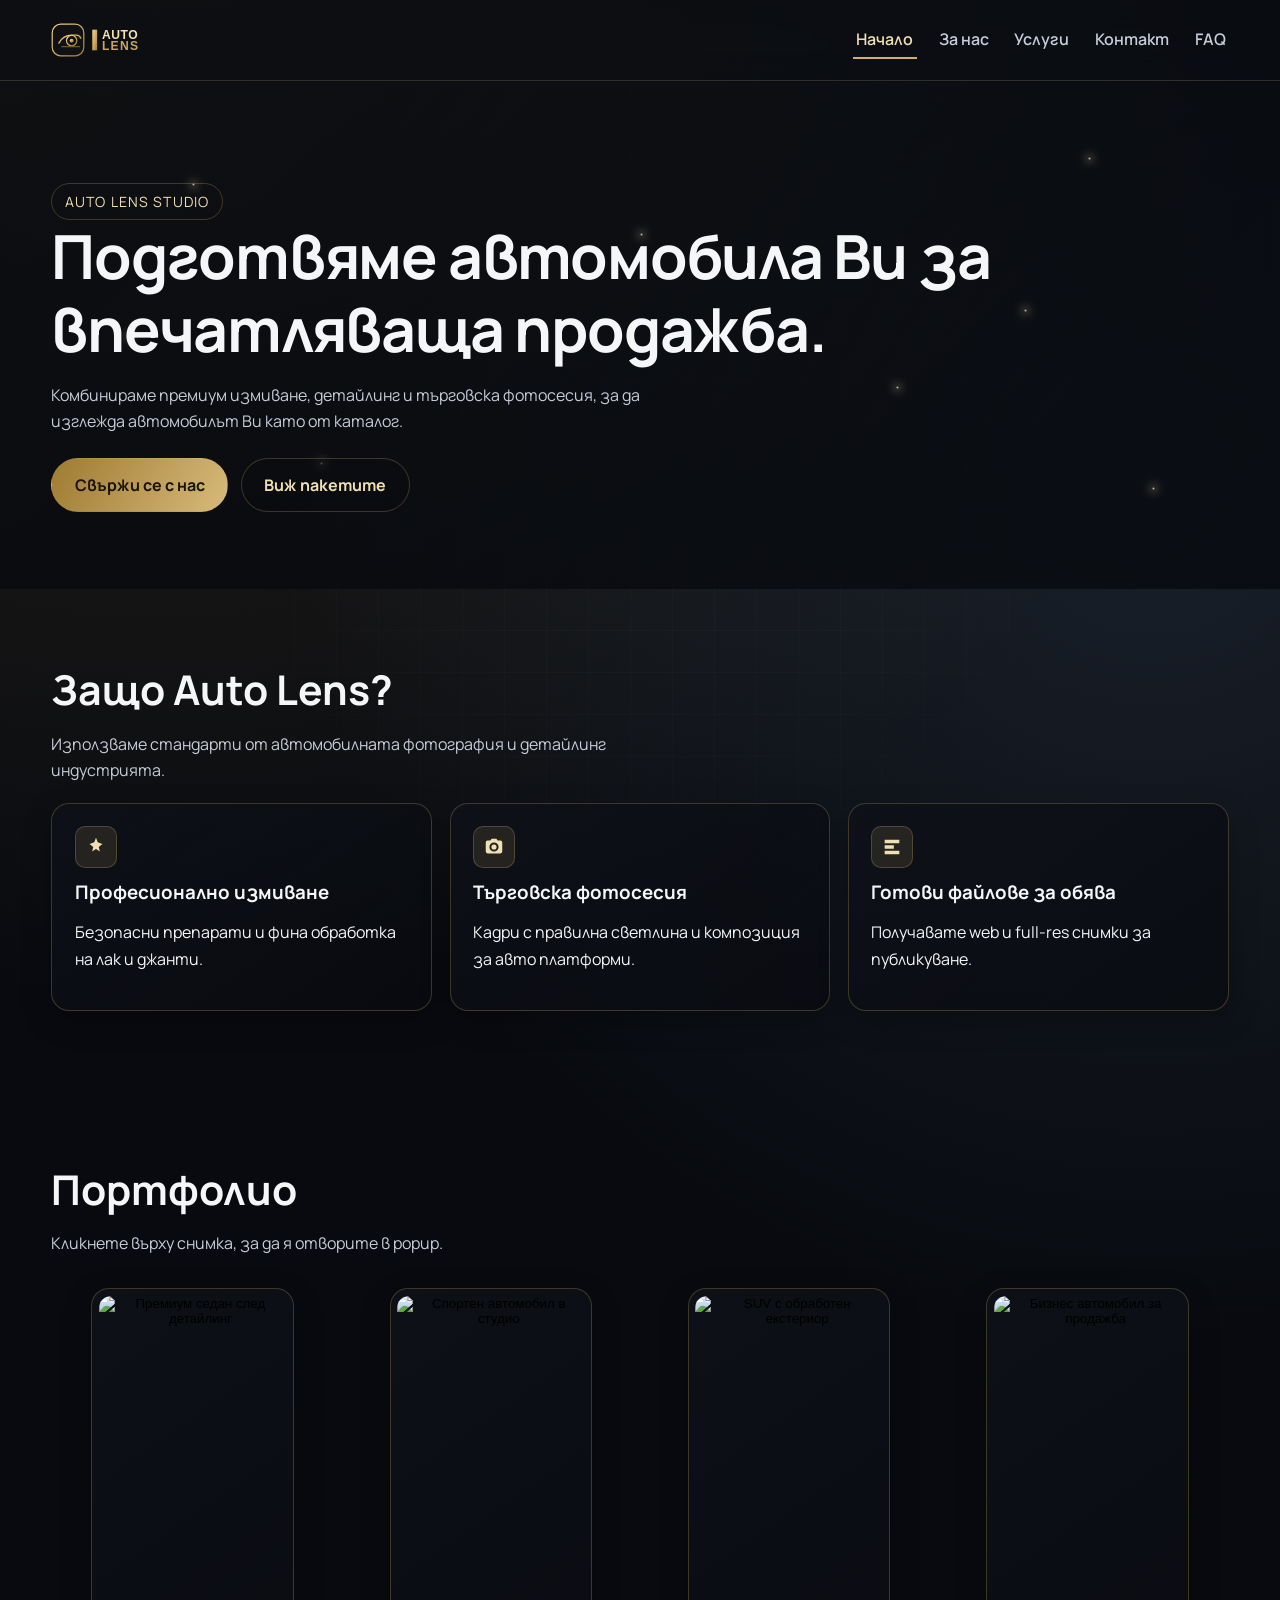
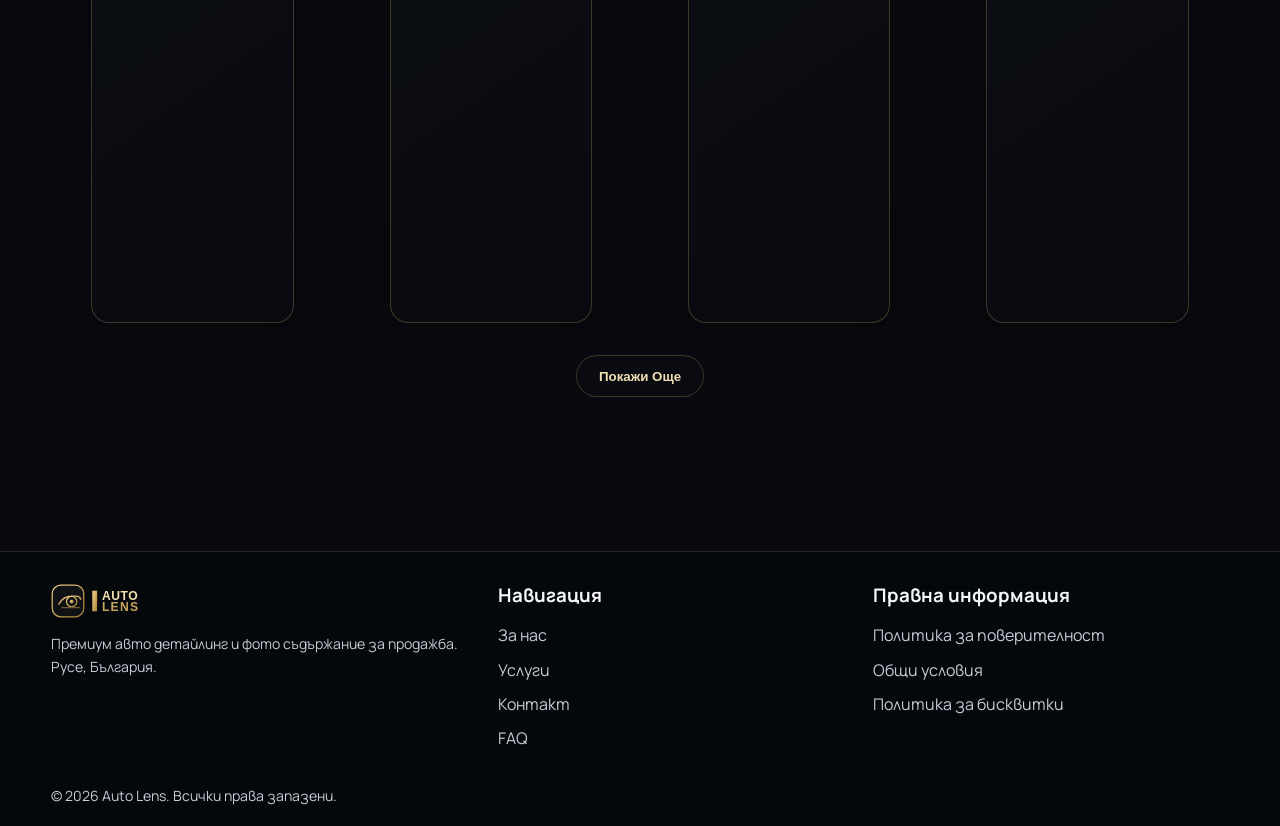
==== index.html @ b5af2f55 "Update hero section: add car background image with shining stars animation effect" ====
<!doctype html>
<html lang="bg">
<head>
  <meta charset="UTF-8">
  <meta name="viewport" content="width=device-width, initial-scale=1.0">
  <title>Auto Lens | Премиум авто детайлинг и фотосесии за продажба</title>
  <meta name="description" content="Auto Lens предлага професионално измиване, детайлинг и висококачествени снимки за бърза и успешна продажба на автомобили.">
  <meta name="theme-color" content="#080a0f">
  <meta property="og:title" content="Auto Lens | Премиум авто детайлинг и фотосесии">
  <meta property="og:description" content="Измиване + снимки с търговски фокус за по-висока цена и по-бърза продажба.">
  <meta property="og:type" content="website">
  <meta property="og:locale" content="bg_BG">
  <link rel="icon" type="image/svg+xml" href="assets/images/favicon.svg">
  <link rel="preconnect" href="https://fonts.googleapis.com">
  <link rel="preconnect" href="https://fonts.gstatic.com" crossorigin>
  <link href="https://fonts.googleapis.com/css2?family=Manrope:wght@400;500;600;700;800&display=swap" rel="stylesheet">
  <link rel="stylesheet" href="assets/css/styles.css">
</head>
<body>
  <a class="skip-link" href="#main-content">Към съдържанието</a>

  <header class="site-header">
    <div class="container navbar">
      <a class="brand" href="index.html" aria-label="Auto Lens начало">
        <img src="assets/images/logo.svg" alt="Auto Lens лого" width="170" height="34">
      </a>
      <button class="nav-toggle" aria-expanded="false" aria-controls="primary-nav" aria-label="Отвори меню">
        <span aria-hidden="true">☰</span>
      </button>
      <nav aria-label="Основна навигация">
        <ul id="primary-nav" class="nav-links">
          <li><a data-nav-link href="index.html">Начало</a></li>
          <li><a data-nav-link href="about.html">За нас</a></li>
          <li><a data-nav-link href="services.html">Услуги</a></li>
          <li><a data-nav-link href="contact.html">Контакт</a></li>
          <li><a data-nav-link href="faq.html">FAQ</a></li>
        </ul>
      </nav>
    </div>
  </header>

  <main id="main-content">
    <section class="hero">
      <div class="hero-stars" aria-hidden="true">
        <span class="star" style="--x: 15%; --y: 20%; --delay: 0s;"></span>
        <span class="star" style="--x: 85%; --y: 15%; --delay: 0.5s;"></span>
        <span class="star" style="--x: 25%; --y: 75%; --delay: 1s;"></span>
        <span class="star" style="--x: 70%; --y: 60%; --delay: 1.5s;"></span>
        <span class="star" style="--x: 90%; --y: 80%; --delay: 0.7s;"></span>
        <span class="star" style="--x: 10%; --y: 50%; --delay: 1.2s;"></span>
        <span class="star" style="--x: 50%; --y: 30%; --delay: 0.3s;"></span>
        <span class="star" style="--x: 80%; --y: 45%; --delay: 1.8s;"></span>
      </div>
      <div class="container hero-grid">
        <div data-reveal>
          <span class="eyebrow">Auto Lens Studio</span>
          <h1>Подготвяме автомобила Ви за впечатляваща продажба.</h1>
          <p class="lead">Комбинираме премиум измиване, детайлинг и търговска фотосесия, за да изглежда автомобилът Ви като от каталог.</p>
          <div style="display:flex;gap:0.8rem;flex-wrap:wrap">
            <a class="btn btn-primary" href="contact.html">Свържи се с нас</a>
            <a class="btn btn-secondary" href="services.html">Виж пакетите</a>
          </div>
        </div>
      </div>
    </section>

    <section class="section">
      <div class="container">
        <h2 class="section-title" data-reveal>Защо Auto Lens?</h2>
        <p class="section-intro" data-reveal>Използваме стандарти от автомобилната фотография и детайлинг индустрията.</p>
        <div class="grid grid-3" style="margin-top:1.2rem">
          <article class="card" data-reveal>
            <span class="icon-wrap" aria-hidden="true"><svg><use href="assets/images/icons.svg#icon-shine"></use></svg></span>
            <h3>Професионално измиване</h3>
            <p>Безопасни препарати и фина обработка на лак и джанти.</p>
          </article>
          <article class="card" data-reveal>
            <span class="icon-wrap" aria-hidden="true"><svg><use href="assets/images/icons.svg#icon-camera"></use></svg></span>
            <h3>Търговска фотосесия</h3>
            <p>Кадри с правилна светлина и композиция за авто платформи.</p>
          </article>
          <article class="card" data-reveal>
            <span class="icon-wrap" aria-hidden="true"><svg><use href="assets/images/icons.svg#icon-detail"></use></svg></span>
            <h3>Готови файлове за обява</h3>
            <p>Получавате web и full-res снимки за публикуване.</p>
          </article>
        </div>
      </div>
    </section>

    <section class="section">
      <div class="container">
        <h2 class="section-title" data-reveal>Портфолио</h2>
        <p class="section-intro" data-reveal>Кликнете върху снимка, за да я отворите в popup.</p>
        <div class="gallery-grid" data-gallery style="margin-top:1rem">
          <figure class="gallery-item card" data-reveal>
            <button class="gallery-open" type="button" data-gallery-open data-full="https://images.unsplash.com/photo-1552519507-da3b142c6e3d?auto=format&fit=crop&w=1800&q=80" data-caption="Премиум седан след детайлинг обработка">
              <img src="https://images.unsplash.com/photo-1552519507-da3b142c6e3d?auto=format&fit=crop&w=900&q=80" alt="Премиум седан след детайлинг" width="900" height="620" loading="lazy" decoding="async">
            </button>
          </figure>
          <figure class="gallery-item card" data-reveal>
            <button class="gallery-open" type="button" data-gallery-open data-full="https://images.unsplash.com/photo-1493238792000-8113da705763?auto=format&fit=crop&w=1800&q=80" data-caption="Спортен автомобил в студийно осветление">
              <img src="https://images.unsplash.com/photo-1493238792000-8113da705763?auto=format&fit=crop&w=900&q=80" alt="Спортен автомобил в студио" width="900" height="620" loading="lazy" decoding="async">
            </button>
          </figure>
          <figure class="gallery-item card" data-reveal>
            <button class="gallery-open" type="button" data-gallery-open data-full="https://images.unsplash.com/photo-1502877338535-766e1452684a?auto=format&fit=crop&w=1800&q=80" data-caption="SUV с дълбок блясък на лаковото покритие">
              <img src="https://images.unsplash.com/photo-1502877338535-766e1452684a?auto=format&fit=crop&w=900&q=80" alt="SUV с обработен екстериор" width="900" height="620" loading="lazy" decoding="async">
            </button>
          </figure>
          <figure class="gallery-item card" data-reveal>
            <button class="gallery-open" type="button" data-gallery-open data-full="https://images.unsplash.com/photo-1503376780353-7e6692767b70?auto=format&fit=crop&w=1800&q=80" data-caption="Бизнес клас автомобил за онлайн обява">
              <img src="https://images.unsplash.com/photo-1503376780353-7e6692767b70?auto=format&fit=crop&w=900&q=80" alt="Бизнес автомобил за продажба" width="900" height="620" loading="lazy" decoding="async">
            </button>
          </figure>
          <figure class="gallery-item card is-hidden" data-reveal>
            <button class="gallery-open" type="button" data-gallery-open data-full="https://images.unsplash.com/photo-1542362567-b07e54358753?auto=format&fit=crop&w=1800&q=80" data-caption="Черно купе с акцентни кадри">
              <img src="https://images.unsplash.com/photo-1542362567-b07e54358753?auto=format&fit=crop&w=900&q=80" alt="Черно купе в детайл" width="900" height="620" loading="lazy" decoding="async">
            </button>
          </figure>
          <figure class="gallery-item card is-hidden" data-reveal>
            <button class="gallery-open" type="button" data-gallery-open data-full="https://images.unsplash.com/photo-1494976388531-d1058494cdd8?auto=format&fit=crop&w=1800&q=80" data-caption="Класически автомобил с showroom визия">
              <img src="https://images.unsplash.com/photo-1494976388531-d1058494cdd8?auto=format&fit=crop&w=900&q=80" alt="Класически автомобил за продажба" width="900" height="620" loading="lazy" decoding="async">
            </button>
          </figure>
          <figure class="gallery-item card is-hidden" data-reveal>
            <button class="gallery-open" type="button" data-gallery-open data-full="https://images.unsplash.com/photo-1551830820-330a71b99659?auto=format&fit=crop&w=1800&q=80" data-caption="Интериорен кадър с фокус върху детайла">
              <img src="https://images.unsplash.com/photo-1551830820-330a71b99659?auto=format&fit=crop&w=900&q=80" alt="Интериорен детайл на автомобил" width="900" height="620" loading="lazy" decoding="async">
            </button>
          </figure>
          <figure class="gallery-item card is-hidden" data-reveal>
            <button class="gallery-open" type="button" data-gallery-open data-full="https://images.unsplash.com/photo-1619767886558-efdc259cde1a?auto=format&fit=crop&w=1800&q=80" data-caption="Електрически автомобил за премиум листинг">
              <img src="https://images.unsplash.com/photo-1619767886558-efdc259cde1a?auto=format&fit=crop&w=900&q=80" alt="Електрически автомобил за обява" width="900" height="620" loading="lazy" decoding="async">
            </button>
          </figure>
        </div>
        <div style="display:flex;justify-content:center;margin-top:1rem" data-reveal>
          <button class="btn btn-secondary" type="button" data-gallery-more>Покажи Още</button>
        </div>
      </div>
    </section>
  </main>

  <footer class="footer">
    <div class="container footer-grid">
      <div>
        <img src="assets/images/logo.svg" alt="Auto Lens" width="170" height="34">
        <p class="small">Премиум авто детайлинг и фото съдържание за продажба. Русе, България.</p>
      </div>
      <div>
        <h3>Навигация</h3>
        <ul class="footer-links">
          <li><a href="about.html">За нас</a></li>
          <li><a href="services.html">Услуги</a></li>
          <li><a href="contact.html">Контакт</a></li>
          <li><a href="faq.html">FAQ</a></li>
        </ul>
      </div>
      <div>
        <h3>Правна информация</h3>
        <ul class="legal-links">
          <li><a href="privacy.html">Политика за поверителност</a></li>
          <li><a href="terms.html">Общи условия</a></li>
          <li><a href="cookies.html">Политика за бисквитки</a></li>
        </ul>
      </div>
    </div>
    <div class="container small" style="padding-bottom:1.2rem">© 2026 Auto Lens. Всички права запазени.</div>
  </footer>

  <div class="lightbox" data-lightbox aria-hidden="true" role="dialog" aria-label="Преглед на изображение">
    <button class="lightbox-close" type="button" data-lightbox-close aria-label="Затвори">×</button>
    <img src="" alt="" data-lightbox-image>
    <p class="lightbox-caption" data-lightbox-caption></p>
  </div>

  <script src="assets/js/main.js" defer></script>
</body>
</html>
---- assets/css/styles.css ----
:root {
  --bg: #080a0f;
  --bg-elevated: #11141b;
  --bg-glass: rgba(20, 24, 33, 0.55);
  --surface-border: rgba(199, 167, 93, 0.28);
  --text: #f5f6f8;
  --text-soft: #c7ccd8;
  --gold: #d2b06b;
  --gold-soft: #f0dfb3;
  --success: #81d4a2;
  --danger: #ff7b7b;
  --shadow: 0 20px 50px rgba(0, 0, 0, 0.4);
  --radius: 18px;
  --radius-sm: 12px;
  --container: min(1200px, 92vw);
  --section-space: clamp(3.2rem, 6vw, 6rem);
  --transition: 260ms cubic-bezier(0.2, 0.8, 0.2, 1);
}

* {
  box-sizing: border-box;
}

html {
  scroll-behavior: smooth;
}

body {
  margin: 0;
  font-family: "Manrope", "Inter", "Poppins", "Segoe UI", "Helvetica Neue", Arial, sans-serif;
  background:
    radial-gradient(circle at 12% -8%, rgba(210, 176, 107, 0.18), transparent 42%),
    radial-gradient(circle at 90% 20%, rgba(114, 147, 182, 0.16), transparent 38%),
    var(--bg);
  color: var(--text);
  line-height: 1.65;
  opacity: 0;
  transition: opacity 380ms ease;
}

body.page-ready {
  opacity: 1;
}

body::before {
  content: "";
  position: fixed;
  inset: 0;
  pointer-events: none;
  background-image: linear-gradient(rgba(255, 255, 255, 0.02) 1px, transparent 1px),
    linear-gradient(90deg, rgba(255, 255, 255, 0.02) 1px, transparent 1px);
  background-size: 42px 42px;
  mask-image: radial-gradient(circle at center, black 30%, transparent 75%);
  z-index: -1;
}

img {
  max-width: 100%;
  display: block;
}

a {
  color: inherit;
  text-decoration: none;
}

.container {
  width: var(--container);
  margin-inline: auto;
}

.skip-link {
  position: absolute;
  top: -50px;
  left: 8px;
  background: #000;
  color: #fff;
  padding: 8px 12px;
  border-radius: 8px;
  z-index: 1000;
}

.skip-link:focus {
  top: 8px;
}

.site-header {
  position: sticky;
  top: 0;
  z-index: 50;
  backdrop-filter: blur(14px);
  background: rgba(8, 10, 15, 0.8);
  border-bottom: 1px solid rgba(240, 223, 179, 0.16);
}

.navbar {
  min-height: 80px;
  display: flex;
  justify-content: space-between;
  align-items: center;
  gap: 1rem;
}

.brand {
  display: inline-flex;
  align-items: center;
  gap: 0.7rem;
  font-weight: 700;
  letter-spacing: 0.04em;
}

.brand img {
  width: 170px;
  height: auto;
}

.nav-toggle {
  display: none;
  width: 46px;
  height: 46px;
  border: 1px solid var(--surface-border);
  background: rgba(17, 20, 27, 0.8);
  border-radius: 10px;
  color: var(--gold-soft);
  cursor: pointer;
}

.nav-links {
  list-style: none;
  display: flex;
  align-items: center;
  gap: 1.2rem;
  margin: 0;
  padding: 0;
}

.nav-links a {
  color: var(--text-soft);
  font-weight: 600;
  padding: 0.4rem 0.2rem;
  border-bottom: 2px solid transparent;
  transition: color var(--transition), border-color var(--transition);
}

.nav-links a:hover,
.nav-links a:focus-visible,
.nav-links a.active {
  color: var(--gold-soft);
  border-color: var(--gold);
}

.btn {
  border: 1px solid transparent;
  border-radius: 999px;
  padding: 0.78rem 1.4rem;
  font-weight: 700;
  cursor: pointer;
  transition: transform var(--transition), background var(--transition), border-color var(--transition);
}

.btn:hover,
.btn:focus-visible {
  transform: translateY(-2px);
}

.btn-primary {
  background: linear-gradient(120deg, #9f7b32, #d7ba7a);
  color: #1a1306;
}

.btn-secondary {
  border-color: var(--surface-border);
  background: rgba(10, 12, 17, 0.6);
  color: var(--gold-soft);
}

.hero {
  position: relative;
  padding: clamp(4rem, 8vw, 7rem) 0 clamp(2.5rem, 6vw, 5rem);
  background-image: 
    linear-gradient(135deg, rgba(8, 10, 15, 0.75), rgba(8, 10, 15, 0.85)),
    url('https://images.unsplash.com/photo-1549924231-f129b911e442?auto=format&fit=crop&w=1600&q=80');
  background-size: cover;
  background-position: center;
  background-attachment: fixed;
  overflow: hidden;
}

.hero-stars {
  position: absolute;
  inset: 0;
  pointer-events: none;
  z-index: 1;
}

.star {
  position: absolute;
  width: 3px;
  height: 3px;
  background: radial-gradient(circle, rgba(240, 223, 179, 0.8), rgba(240, 223, 179, 0));
  border-radius: 50%;
  box-shadow: 
    0 0 8px 1px rgba(240, 223, 179, 0.6),
    0 0 16px 2px rgba(240, 223, 179, 0.3);
  left: var(--x);
  top: var(--y);
  animation: twinkle 3s ease-in-out infinite;
  animation-delay: var(--delay);
}

@keyframes twinkle {
  0%, 100% {
    opacity: 0.3;
    box-shadow: 
      0 0 8px 1px rgba(240, 223, 179, 0.4),
      0 0 16px 2px rgba(240, 223, 179, 0.1);
  }
  50% {
    opacity: 1;
    box-shadow: 
      0 0 14px 2px rgba(240, 223, 179, 1),
      0 0 28px 4px rgba(240, 223, 179, 0.6);
  }
}

.hero-grid {
  display: grid;
  grid-template-columns: 1fr;
  gap: clamp(1.4rem, 3vw, 2.5rem);
  align-items: center;
  position: relative;
  z-index: 2;
}

.eyebrow {
  display: inline-flex;
  gap: 0.5rem;
  align-items: center;
  padding: 0.35rem 0.8rem;
  border: 1px solid var(--surface-border);
  border-radius: 999px;
  color: var(--gold-soft);
  font-size: 0.88rem;
  letter-spacing: 0.08em;
  text-transform: uppercase;
}

h1,
h2,
h3 {
  line-height: 1.2;
  margin: 0 0 1rem;
}

h1 {
  font-size: clamp(2rem, 5vw, 3.8rem);
  letter-spacing: -0.02em;
}

h2 {
  font-size: clamp(1.6rem, 3.2vw, 2.7rem);
}

.lead {
  color: var(--text-soft);
  max-width: 60ch;
  margin-bottom: 1.5rem;
}

.hero-media {
  display: none;
}

.hero-media img {
  width: 100%;
  height: 100%;
  object-fit: cover;
  min-height: 420px;
}

.section {
  padding: var(--section-space) 0;
}

.section-title {
  margin-bottom: 0.8rem;
}

.section-intro {
  color: var(--text-soft);
  max-width: 65ch;
}

.grid {
  display: grid;
  gap: 1.1rem;
}

.grid-3 {
  grid-template-columns: repeat(3, minmax(0, 1fr));
}

.card {
  border: 1px solid var(--surface-border);
  background: linear-gradient(145deg, rgba(14, 17, 24, 0.88), rgba(9, 11, 16, 0.82));
  border-radius: var(--radius);
  padding: 1.4rem;
  box-shadow: 0 10px 30px rgba(0, 0, 0, 0.24);
}

.card h3 {
  margin-bottom: 0.4rem;
}

.quick-contact {
  display: grid;
  gap: 0.8rem;
}

.quick-contact-item {
  display: block;
  transition: border-color var(--transition), transform var(--transition), background var(--transition);
}

.quick-contact-item:hover,
.quick-contact-item:focus-visible {
  border-color: rgba(240, 223, 179, 0.44);
  transform: translateY(-2px);
}

.icon-wrap {
  width: 42px;
  height: 42px;
  border-radius: 10px;
  display: inline-flex;
  align-items: center;
  justify-content: center;
  color: var(--gold-soft);
  background: rgba(210, 176, 107, 0.12);
  border: 1px solid var(--surface-border);
  margin-bottom: 0.8rem;
}

.icon-wrap svg {
  width: 22px;
  height: 22px;
}

.stats {
  grid-template-columns: repeat(4, minmax(0, 1fr));
}

.stat-item {
  text-align: center;
  padding: 1rem;
}

.stat-item strong {
  display: block;
  font-size: clamp(1.5rem, 2.8vw, 2.4rem);
  color: var(--gold-soft);
}

.stat-item span {
  color: var(--text-soft);
}

.process {
  counter-reset: steps;
}

.process .card h3::before {
  counter-increment: steps;
  content: "0" counter(steps) " ";
  color: var(--gold-soft);
  font-weight: 800;
}

.gallery-grid {
  display: grid;
  grid-template-columns: repeat(4, minmax(0, 1fr));
  gap: 1rem;
}

.gallery-item {
  padding: 0.4rem;
}

.gallery-item.is-hidden {
  display: none;
}

.gallery-open {
  width: 100%;
  border: 0;
  background: transparent;
  cursor: pointer;
  border-radius: var(--radius-sm);
  overflow: hidden;
  padding: 0;
}

.gallery-open img {
  width: 100%;
  aspect-ratio: 4 / 3;
  object-fit: cover;
  transition: transform var(--transition), filter var(--transition);
}

.gallery-open:hover img,
.gallery-open:focus-visible img {
  transform: scale(1.03);
  filter: brightness(1.08);
}

.lightbox {
  position: fixed;
  inset: 0;
  z-index: 120;
  display: grid;
  place-items: center;
  padding: 1rem;
  background: rgba(4, 6, 10, 0.9);
  opacity: 0;
  pointer-events: none;
  transition: opacity 200ms ease;
}

.lightbox.open {
  opacity: 1;
  pointer-events: auto;
}

.lightbox img {
  width: min(1100px, 94vw);
  max-height: 78vh;
  object-fit: contain;
  border-radius: var(--radius-sm);
  border: 1px solid rgba(240, 223, 179, 0.38);
}

.lightbox-caption {
  margin-top: 0.7rem;
  color: var(--gold-soft);
  text-align: center;
}

.lightbox-close {
  position: absolute;
  top: 14px;
  right: 16px;
  border: 1px solid rgba(240, 223, 179, 0.35);
  width: 44px;
  height: 44px;
  border-radius: 50%;
  background: rgba(7, 9, 14, 0.92);
  color: var(--gold-soft);
  font-size: 1.4rem;
  cursor: pointer;
}

.cta {
  padding: var(--section-space) 0;
}

.cta-box {
  display: grid;
  gap: 1rem;
  grid-template-columns: 1fr auto;
  align-items: center;
  padding: clamp(1.4rem, 2.5vw, 2rem);
  border-radius: var(--radius);
  border: 1px solid var(--surface-border);
  background: linear-gradient(110deg, rgba(210, 176, 107, 0.16), rgba(15, 18, 25, 0.9));
}

.forms {
  display: grid;
  gap: 0.9rem;
}

label {
  font-weight: 600;
}

input,
select,
textarea {
  width: 100%;
  border: 1px solid rgba(214, 193, 148, 0.24);
  background: rgba(7, 9, 14, 0.8);
  color: var(--text);
  border-radius: 10px;
  padding: 0.78rem 0.92rem;
  font: inherit;
}

input:focus-visible,
select:focus-visible,
textarea:focus-visible {
  outline: 2px solid rgba(240, 223, 179, 0.5);
  outline-offset: 2px;
}

.field-error {
  font-size: 0.88rem;
  color: var(--danger);
  min-height: 1.2em;
}

.form-status {
  border-radius: 10px;
  padding: 0.7rem 0.85rem;
  display: none;
}

.form-status.success {
  display: block;
  color: #e9f8ef;
  background: rgba(129, 212, 162, 0.2);
  border: 1px solid rgba(129, 212, 162, 0.4);
}

.form-status.error {
  display: block;
  color: #ffe7e7;
  background: rgba(255, 123, 123, 0.2);
  border: 1px solid rgba(255, 123, 123, 0.4);
}

.accordion {
  display: grid;
  gap: 0.8rem;
}

.accordion details {
  border: 1px solid var(--surface-border);
  border-radius: var(--radius-sm);
  background: rgba(15, 18, 25, 0.76);
  padding: 0.8rem 1rem;
}

.accordion summary {
  cursor: pointer;
  font-weight: 700;
  color: var(--gold-soft);
}

.accordion p {
  margin-bottom: 0.4rem;
}

.page-hero {
  padding: clamp(3rem, 8vw, 5rem) 0 2rem;
}

.page-hero h1 {
  margin-bottom: 0.7rem;
}

.table-wrap {
  overflow-x: auto;
}

table {
  width: 100%;
  border-collapse: collapse;
  margin-top: 1rem;
}

th,
td {
  text-align: left;
  padding: 0.75rem;
  border-bottom: 1px solid rgba(214, 193, 148, 0.22);
}

th {
  color: var(--gold-soft);
}

.footer {
  margin-top: var(--section-space);
  border-top: 1px solid rgba(240, 223, 179, 0.15);
  background: rgba(6, 8, 12, 0.9);
}

.footer-grid {
  display: grid;
  grid-template-columns: 1.2fr 1fr 1fr;
  gap: 1.2rem;
  padding: 2rem 0;
}

.footer-links,
.legal-links {
  list-style: none;
  margin: 0;
  padding: 0;
  display: grid;
  gap: 0.5rem;
}

.footer a {
  color: var(--text-soft);
}

.footer a:hover,
.footer a:focus-visible {
  color: var(--gold-soft);
}

.newsletter {
  display: flex;
  gap: 0.6rem;
  flex-wrap: wrap;
}

.newsletter input {
  flex: 1 1 220px;
}

.small {
  color: var(--text-soft);
  font-size: 0.88rem;
}

.reveal {
  opacity: 0;
  transform: translateY(24px);
  transition: opacity 620ms ease, transform 620ms ease;
}

.reveal.visible {
  opacity: 1;
  transform: translateY(0);
}

@media (max-width: 980px) {
  .hero-grid,
  .cta-box,
  .footer-grid,
  .grid-3,
  .gallery-grid,
  .stats {
    grid-template-columns: 1fr;
  }

  .hero {
    background-attachment: scroll;
  }

  .hero-media img {
    min-height: 320px;
  }

  .nav-toggle {
    display: inline-flex;
    align-items: center;
    justify-content: center;
  }

  .nav-links {
    position: absolute;
    right: 4vw;
    top: 72px;
    width: min(300px, 92vw);
    padding: 1rem;
    border-radius: 12px;
    border: 1px solid var(--surface-border);
    background: rgba(7, 10, 14, 0.96);
    flex-direction: column;
    align-items: flex-start;
    transform: scale(0.98);
    opacity: 0;
    pointer-events: none;
    transition: opacity var(--transition), transform var(--transition);
  }

  .nav-links.open {
    opacity: 1;
    transform: scale(1);
    pointer-events: auto;
  }
}

@media (prefers-reduced-motion: reduce) {
  *,
  *::before,
  *::after {
    animation: none !important;
    transition: none !important;
    scroll-behavior: auto !important;
  }

  .reveal,
  .reveal.visible {
    opacity: 1;
    transform: none;
  }
}
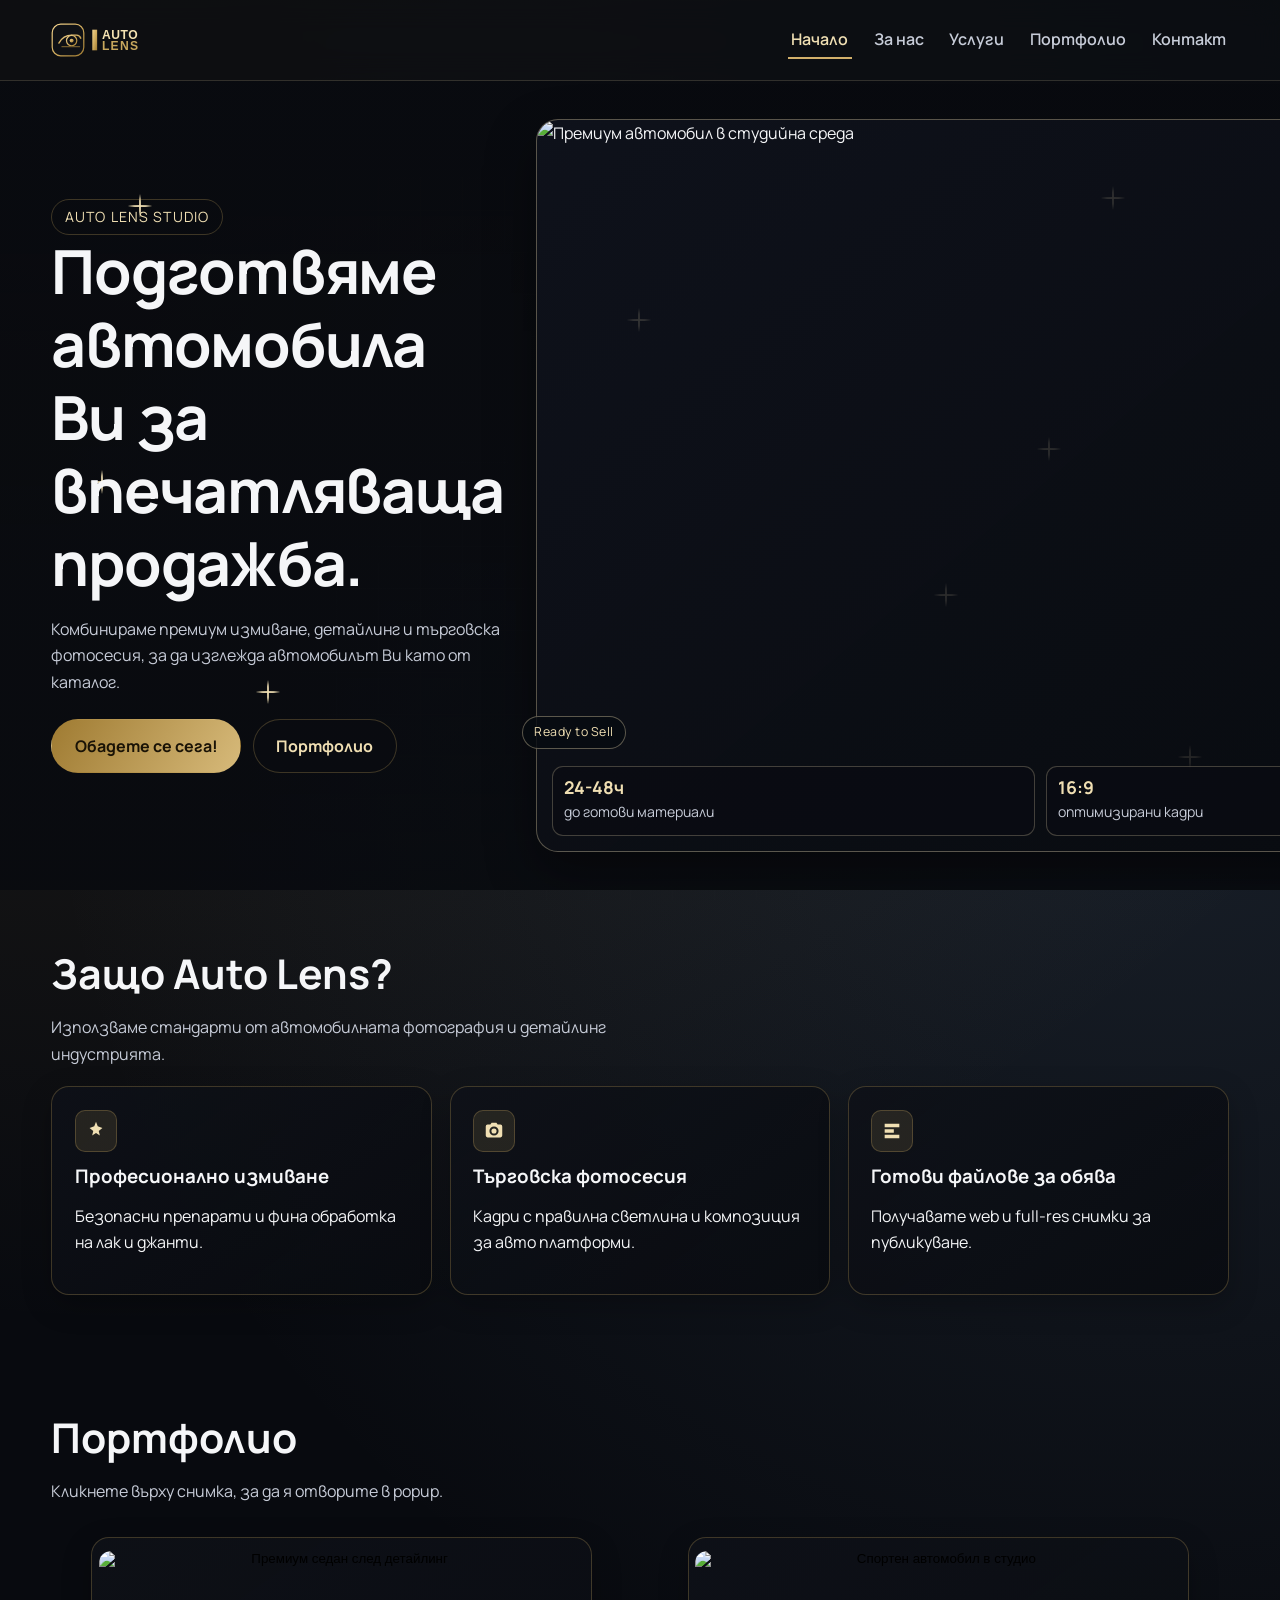
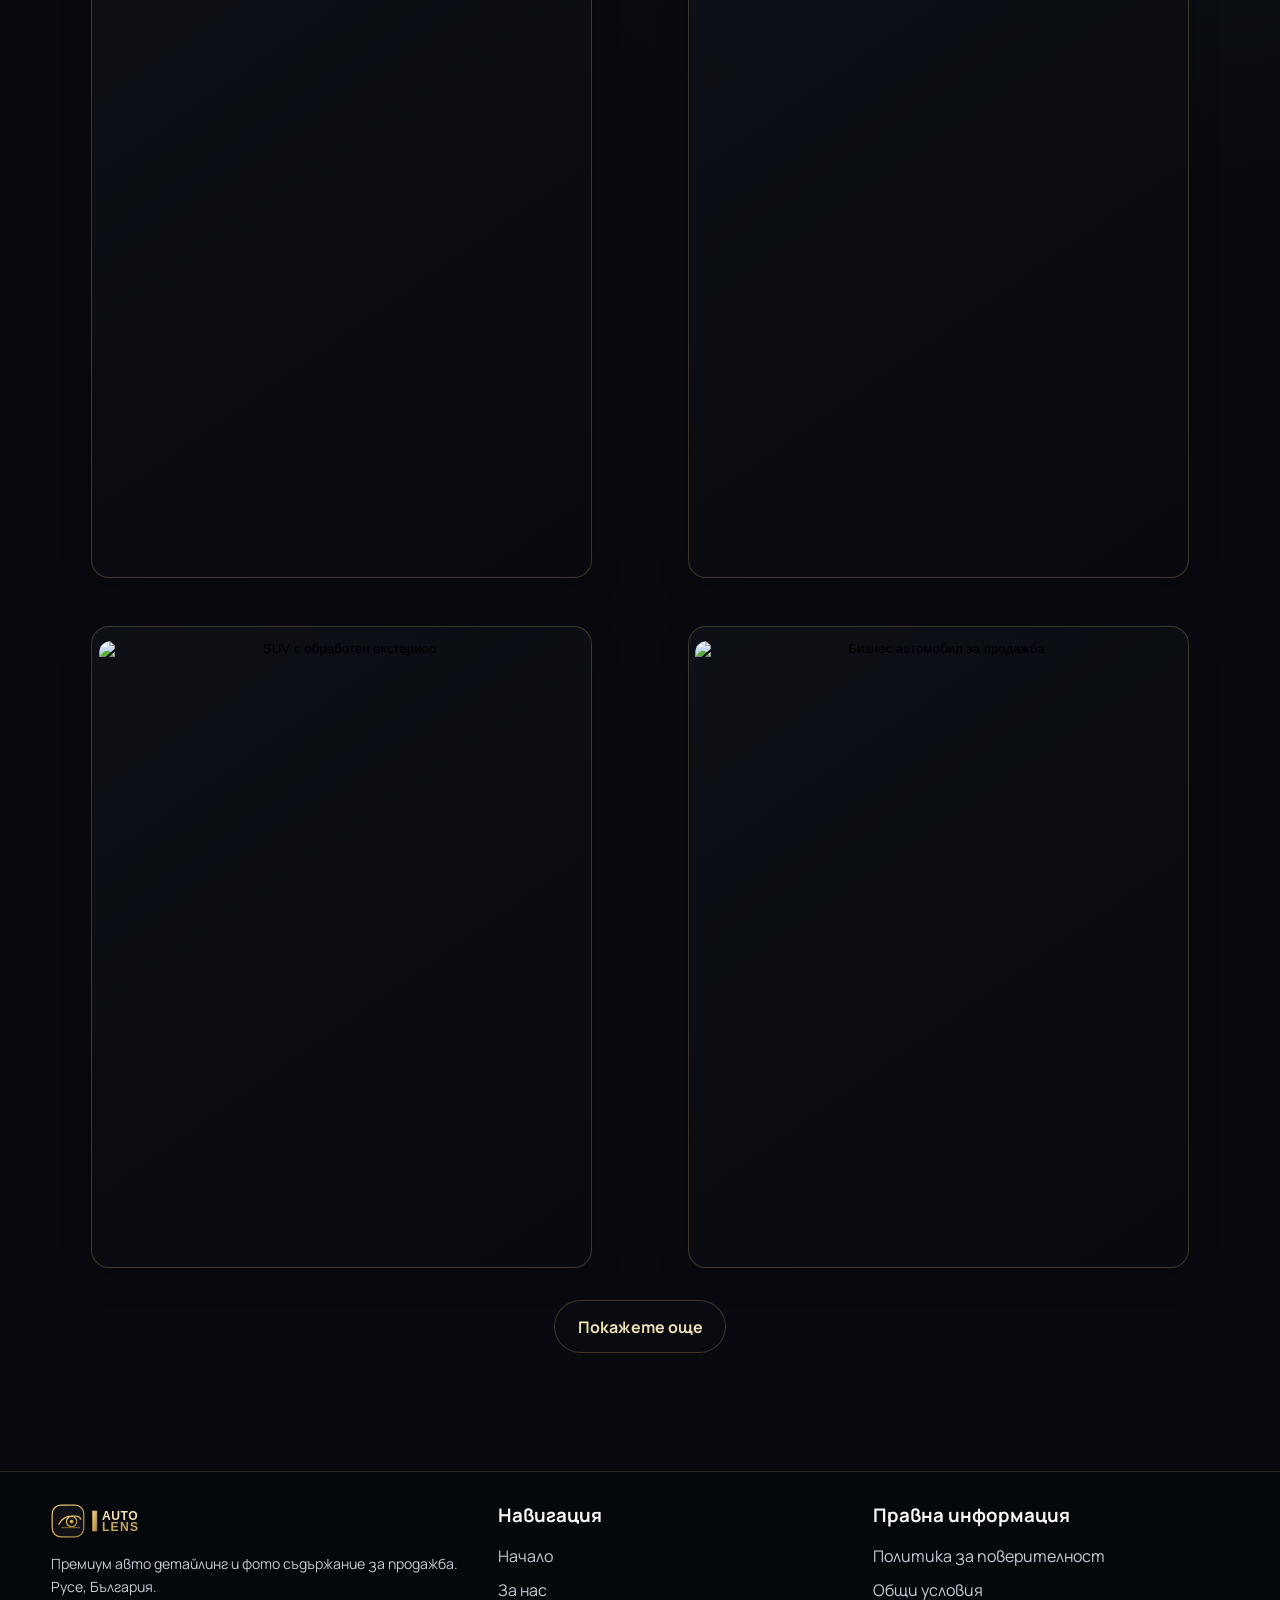
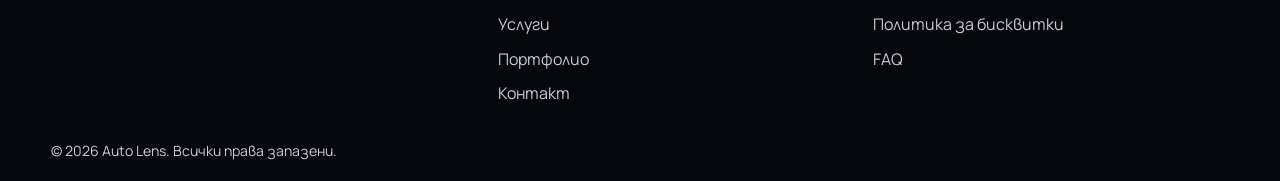
==== commit a5d1ec34: "Refine UI/UX across pages, spacing, responsive fixes, and preloader" ====
--- a/index.html
+++ b/index.html
@@ -32,34 +32,45 @@
           <li><a data-nav-link href="index.html">Начало</a></li>
           <li><a data-nav-link href="about.html">За нас</a></li>
           <li><a data-nav-link href="services.html">Услуги</a></li>
+          <li><a data-nav-link href="portfolio.html">Портфолио</a></li>
           <li><a data-nav-link href="contact.html">Контакт</a></li>
-          <li><a data-nav-link href="faq.html">FAQ</a></li>
         </ul>
       </nav>
     </div>
   </header>
 
   <main id="main-content">
-    <section class="hero">
+    <section class="page-hero split-hero home-hero">
       <div class="hero-stars" aria-hidden="true">
-        <span class="star" style="--x: 15%; --y: 20%; --delay: 0s;"></span>
-        <span class="star" style="--x: 85%; --y: 15%; --delay: 0.5s;"></span>
-        <span class="star" style="--x: 25%; --y: 75%; --delay: 1s;"></span>
-        <span class="star" style="--x: 70%; --y: 60%; --delay: 1.5s;"></span>
-        <span class="star" style="--x: 90%; --y: 80%; --delay: 0.7s;"></span>
-        <span class="star" style="--x: 10%; --y: 50%; --delay: 1.2s;"></span>
-        <span class="star" style="--x: 50%; --y: 30%; --delay: 0.3s;"></span>
-        <span class="star" style="--x: 80%; --y: 45%; --delay: 1.8s;"></span>
+        <span class="star" style="--x: 10%; --y: 14%; --delay: 0s;"></span>
+        <span class="star" style="--x: 86%; --y: 13%; --delay: 0.45s;"></span>
+        <span class="star" style="--x: 20%; --y: 74%; --delay: 0.95s;"></span>
+        <span class="star" style="--x: 73%; --y: 62%; --delay: 1.35s;"></span>
+        <span class="star" style="--x: 92%; --y: 82%; --delay: 0.65s;"></span>
+        <span class="star" style="--x: 7%; --y: 48%; --delay: 1.1s;"></span>
+        <span class="star" style="--x: 49%; --y: 28%; --delay: 0.25s;"></span>
+        <span class="star" style="--x: 81%; --y: 44%; --delay: 1.7s;"></span>
       </div>
-      <div class="container hero-grid">
-        <div data-reveal>
+      <div class="container hero-split-grid">
+        <div class="hero-copy" data-reveal>
           <span class="eyebrow">Auto Lens Studio</span>
           <h1>Подготвяме автомобила Ви за впечатляваща продажба.</h1>
           <p class="lead">Комбинираме премиум измиване, детайлинг и търговска фотосесия, за да изглежда автомобилът Ви като от каталог.</p>
-          <div style="display:flex;gap:0.8rem;flex-wrap:wrap">
-            <a class="btn btn-primary" href="contact.html">Свържи се с нас</a>
-            <a class="btn btn-secondary" href="services.html">Виж пакетите</a>
+          <div class="hero-actions">
+            <a class="btn btn-primary" href="tel:+359894954332">Обадете се сега!</a>
+            <a class="btn btn-secondary" href="portfolio.html">Портфолио</a>
           </div>
+        </div>
+        <div class="hero-visual-wrap" data-reveal>
+          <div class="hero-glass-card">
+            <img src="https://images.unsplash.com/photo-1511919884226-fd3cad34687c?auto=format&fit=crop&w=1400&q=80" width="1400" height="900" loading="eager" decoding="async" alt="Премиум автомобил в студийна среда">
+            <div class="hero-metric-row">
+              <div><strong>24-48ч</strong><span>до готови материали</span></div>
+              <div><strong>16:9</strong><span>оптимизирани кадри</span></div>
+            </div>
+          </div>
+          <span class="floating-chip chip-one">Detail + Photo</span>
+          <span class="floating-chip chip-two">Ready to Sell</span>
         </div>
       </div>
     </section>
@@ -135,7 +146,7 @@
           </figure>
         </div>
         <div style="display:flex;justify-content:center;margin-top:1rem" data-reveal>
-          <button class="btn btn-secondary" type="button" data-gallery-more>Покажи Още</button>
+          <a class="btn btn-secondary" href="portfolio.html">Покажете още</a>
         </div>
       </div>
     </section>
@@ -150,10 +161,11 @@
       <div>
         <h3>Навигация</h3>
         <ul class="footer-links">
+          <li><a href="index.html">Начало</a></li>
           <li><a href="about.html">За нас</a></li>
           <li><a href="services.html">Услуги</a></li>
+          <li><a href="portfolio.html">Портфолио</a></li>
           <li><a href="contact.html">Контакт</a></li>
-          <li><a href="faq.html">FAQ</a></li>
         </ul>
       </div>
       <div>
@@ -162,6 +174,7 @@
           <li><a href="privacy.html">Политика за поверителност</a></li>
           <li><a href="terms.html">Общи условия</a></li>
           <li><a href="cookies.html">Политика за бисквитки</a></li>
+          <li><a href="faq.html">FAQ</a></li>
         </ul>
       </div>
     </div>
--- a/assets/css/styles.css
+++ b/assets/css/styles.css
@@ -7,13 +7,12 @@
   --text-soft: #c7ccd8;
   --gold: #d2b06b;
   --gold-soft: #f0dfb3;
-  --success: #81d4a2;
   --danger: #ff7b7b;
   --shadow: 0 20px 50px rgba(0, 0, 0, 0.4);
   --radius: 18px;
   --radius-sm: 12px;
   --container: min(1200px, 92vw);
-  --section-space: clamp(3.2rem, 6vw, 6rem);
+  --section-space: clamp(2.3rem, 4.6vw, 4.2rem);
   --transition: 260ms cubic-bezier(0.2, 0.8, 0.2, 1);
 }
 
@@ -54,6 +53,78 @@
   z-index: -1;
 }
 
+body.preloader-lock {
+  overflow: hidden;
+}
+
+.site-preloader {
+  position: fixed;
+  inset: 0;
+  z-index: 9999;
+  display: grid;
+  place-items: center;
+  background:
+    radial-gradient(circle at 50% 42%, rgba(210, 176, 107, 0.14), transparent 55%),
+    linear-gradient(180deg, rgba(7, 10, 15, 0.98), rgba(5, 8, 12, 0.98));
+  transition: opacity 420ms ease, visibility 420ms ease;
+}
+
+.site-preloader.is-hiding {
+  opacity: 0;
+  visibility: hidden;
+}
+
+.preloader-core {
+  position: relative;
+  width: min(280px, 78vw);
+  padding: 1.35rem 1.15rem 1rem;
+  border-radius: 18px;
+  border: 1px solid rgba(240, 223, 179, 0.25);
+  background: linear-gradient(145deg, rgba(16, 21, 30, 0.85), rgba(9, 12, 18, 0.92));
+  box-shadow: 0 20px 46px rgba(0, 0, 0, 0.5);
+  display: grid;
+  justify-items: center;
+  gap: 0.72rem;
+}
+
+.preloader-rings {
+  position: relative;
+  width: 58px;
+  height: 58px;
+}
+
+.preloader-ring {
+  position: absolute;
+  inset: 0;
+  border-radius: 50%;
+  border: 2px solid rgba(240, 223, 179, 0.2);
+  border-top-color: var(--gold-soft);
+  animation: preloaderSpin 1.05s linear infinite;
+}
+
+.preloader-ring.ring-alt {
+  inset: 8px;
+  border-width: 1.5px;
+  border-color: rgba(240, 223, 179, 0.12);
+  border-top-color: rgba(210, 176, 107, 0.9);
+  animation-direction: reverse;
+  animation-duration: 1.4s;
+}
+
+.preloader-label {
+  margin: 0;
+  color: var(--gold-soft);
+  font-size: 0.82rem;
+  letter-spacing: 0.18em;
+  text-transform: uppercase;
+}
+
+@keyframes preloaderSpin {
+  to {
+    transform: rotate(360deg);
+  }
+}
+
 img {
   max-width: 100%;
   display: block;
@@ -153,6 +224,7 @@
   border: 1px solid transparent;
   border-radius: 999px;
   padding: 0.78rem 1.4rem;
+  font: inherit;
   font-weight: 700;
   cursor: pointer;
   transition: transform var(--transition), background var(--transition), border-color var(--transition);
@@ -176,7 +248,10 @@
 
 .hero {
   position: relative;
-  padding: clamp(4rem, 8vw, 7rem) 0 clamp(2.5rem, 6vw, 5rem);
+  min-height: 90vh;
+  display: flex;
+  align-items: center;
+  padding: clamp(2rem, 4vw, 3rem) 0;
   background-image: 
     linear-gradient(135deg, rgba(8, 10, 15, 0.75), rgba(8, 10, 15, 0.85)),
     url('https://images.unsplash.com/photo-1549924231-f129b911e442?auto=format&fit=crop&w=1600&q=80');
@@ -195,31 +270,75 @@
 
 .star {
   position: absolute;
-  width: 3px;
-  height: 3px;
-  background: radial-gradient(circle, rgba(240, 223, 179, 0.8), rgba(240, 223, 179, 0));
+  width: 24px;
+  height: 24px;
+  left: var(--x);
+  top: var(--y);
+  animation: 
+    twinkle 3s ease-in-out infinite,
+    starZoom 4s ease-in-out infinite;
+  animation-delay: var(--delay);
+}
+
+.star::before {
+  content: "";
+  position: absolute;
+  left: 50%;
+  top: 50%;
+  transform: translate(-50%, -50%);
+  width: 2px;
+  height: 24px;
+  background: linear-gradient(180deg, 
+    rgba(240, 223, 179, 0.3) 0%, 
+    rgba(240, 223, 179, 0.9) 25%,
+    rgba(240, 223, 179, 0.9) 75%,
+    rgba(240, 223, 179, 0.3) 100%);
   border-radius: 50%;
   box-shadow: 
-    0 0 8px 1px rgba(240, 223, 179, 0.6),
-    0 0 16px 2px rgba(240, 223, 179, 0.3);
-  left: var(--x);
-  top: var(--y);
-  animation: twinkle 3s ease-in-out infinite;
-  animation-delay: var(--delay);
+    -6px -8px 0 -2px rgba(240, 223, 179, 0.5),
+    6px -8px 0 -2px rgba(240, 223, 179, 0.5),
+    -6px 8px 0 -2px rgba(240, 223, 179, 0.5),
+    6px 8px 0 -2px rgba(240, 223, 179, 0.5);
+}
+
+.star::after {
+  content: "";
+  position: absolute;
+  left: 50%;
+  top: 50%;
+  transform: translate(-50%, -50%);
+  width: 24px;
+  height: 2px;
+  background: linear-gradient(90deg,
+    rgba(240, 223, 179, 0.3) 0%,
+    rgba(240, 223, 179, 0.9) 25%,
+    rgba(240, 223, 179, 0.9) 75%,
+    rgba(240, 223, 179, 0.3) 100%);
+  border-radius: 50%;
+  box-shadow:
+    -8px -6px 0 -2px rgba(240, 223, 179, 0.5),
+    -8px 6px 0 -2px rgba(240, 223, 179, 0.5),
+    8px -6px 0 -2px rgba(240, 223, 179, 0.5),
+    8px 6px 0 -2px rgba(240, 223, 179, 0.5);
 }
 
 @keyframes twinkle {
   0%, 100% {
     opacity: 0.3;
-    box-shadow: 
-      0 0 8px 1px rgba(240, 223, 179, 0.4),
-      0 0 16px 2px rgba(240, 223, 179, 0.1);
+    filter: drop-shadow(0 0 6px rgba(240, 223, 179, 0.4));
   }
   50% {
     opacity: 1;
-    box-shadow: 
-      0 0 14px 2px rgba(240, 223, 179, 1),
-      0 0 28px 4px rgba(240, 223, 179, 0.6);
+    filter: drop-shadow(0 0 12px rgba(240, 223, 179, 0.8)) drop-shadow(0 0 20px rgba(240, 223, 179, 0.5));
+  }
+}
+
+@keyframes starZoom {
+  0%, 100% {
+    transform: scale(0.8);
+  }
+  50% {
+    transform: scale(1.3);
   }
 }
 
@@ -317,6 +436,12 @@
   gap: 0.8rem;
 }
 
+.contact-sections {
+  grid-template-columns: 1fr 1fr;
+  gap: 1.2rem;
+  align-items: start;
+}
+
 .quick-contact-item {
   display: block;
   transition: border-color var(--transition), transform var(--transition), background var(--transition);
@@ -378,7 +503,7 @@
 
 .gallery-grid {
   display: grid;
-  grid-template-columns: repeat(4, minmax(0, 1fr));
+  grid-template-columns: repeat(2, minmax(0, 1fr));
   gap: 1rem;
 }
 
@@ -402,7 +527,7 @@
 
 .gallery-open img {
   width: 100%;
-  aspect-ratio: 4 / 3;
+  aspect-ratio: 16 / 9;
   object-fit: cover;
   transition: transform var(--transition), filter var(--transition);
 }
@@ -440,9 +565,7 @@
 }
 
 .lightbox-caption {
-  margin-top: 0.7rem;
-  color: var(--gold-soft);
-  text-align: center;
+  display: none;
 }
 
 .lightbox-close {
@@ -472,6 +595,77 @@
   border-radius: var(--radius);
   border: 1px solid var(--surface-border);
   background: linear-gradient(110deg, rgba(210, 176, 107, 0.16), rgba(15, 18, 25, 0.9));
+}
+
+.goal-section {
+  position: relative;
+  overflow: hidden;
+}
+
+.goal-section::before {
+  content: "";
+  position: absolute;
+  inset: -40% auto auto -20%;
+  width: 340px;
+  height: 340px;
+  background: radial-gradient(circle, rgba(210, 176, 107, 0.18), transparent 70%);
+  pointer-events: none;
+}
+
+.goal-badge {
+  display: inline-block;
+  margin-bottom: 0.85rem;
+  padding: 0.35rem 0.75rem;
+  border-radius: 999px;
+  border: 1px solid rgba(240, 223, 179, 0.34);
+  color: var(--gold-soft);
+  background: rgba(210, 176, 107, 0.12);
+  font-size: 0.86rem;
+  letter-spacing: 0.06em;
+  text-transform: uppercase;
+}
+
+.goal-intro {
+  color: var(--text-soft);
+  max-width: 72ch;
+}
+
+.goal-grid {
+  margin-top: 1rem;
+  display: grid;
+  gap: 0.9rem;
+  grid-template-columns: repeat(3, minmax(0, 1fr));
+}
+
+.goal-grid article {
+  border: 1px solid rgba(240, 223, 179, 0.2);
+  border-radius: var(--radius-sm);
+  padding: 1rem;
+  background: linear-gradient(140deg, rgba(20, 24, 33, 0.75), rgba(9, 11, 16, 0.8));
+}
+
+.goal-grid h3 {
+  margin-bottom: 0.35rem;
+}
+
+.mission-vision-grid {
+  display: flex;
+  justify-content: space-between;
+  align-items: stretch;
+  gap: 1.2rem;
+}
+
+.mission-vision-grid .hero-media {
+  display: none;
+}
+
+.mission-vision-grid > .card {
+  flex: 0 1 45%;
+}
+
+.about-cta {
+  border-color: rgba(240, 223, 179, 0.3);
+  background: linear-gradient(120deg, rgba(210, 176, 107, 0.2), rgba(16, 20, 30, 0.92));
 }
 
 .forms {
@@ -558,6 +752,543 @@
   margin-bottom: 0.7rem;
 }
 
+.inner-page-header {
+  position: relative;
+  overflow: hidden;
+  padding: clamp(2.2rem, 4.6vw, 3.45rem) 0;
+  border-bottom: 1px solid rgba(240, 223, 179, 0.14);
+  background:
+    radial-gradient(circle at 84% 18%, rgba(210, 176, 107, 0.17), transparent 48%),
+    radial-gradient(circle at 14% 100%, rgba(85, 114, 150, 0.12), transparent 56%),
+    linear-gradient(180deg, rgba(8, 10, 15, 0.95), rgba(8, 10, 15, 0.86));
+}
+
+.inner-page-header::before {
+  content: "";
+  position: absolute;
+  left: 0;
+  right: 0;
+  bottom: -1px;
+  height: 1px;
+  background: linear-gradient(90deg, transparent, rgba(240, 223, 179, 0.36), transparent);
+  pointer-events: none;
+}
+
+.inner-page-header::after {
+  content: "";
+  position: absolute;
+  right: max(4vw, 28px);
+  top: clamp(14px, 2vw, 24px);
+  width: clamp(130px, 18vw, 220px);
+  height: 1px;
+  background: linear-gradient(90deg, rgba(240, 223, 179, 0.45), transparent);
+  pointer-events: none;
+}
+
+.inner-page-header .container {
+  width: min(1320px, 96vw);
+  position: relative;
+  z-index: 1;
+  padding-inline: clamp(1.5rem, 3.8vw, 3rem);
+}
+
+.breadcrumb {
+  display: flex;
+  flex-wrap: wrap;
+  align-items: center;
+  gap: 0.45rem;
+  margin-bottom: 0.8rem;
+  color: var(--text-soft);
+  font-size: 0.86rem;
+}
+
+.breadcrumb a {
+  color: var(--gold-soft);
+}
+
+.breadcrumb .sep {
+  color: rgba(245, 246, 248, 0.45);
+}
+
+.inner-header-grid {
+  display: grid;
+  grid-template-columns: minmax(0, 1.22fr) minmax(210px, 0.78fr);
+  gap: clamp(1.2rem, 3vw, 2.8rem);
+  align-items: center;
+}
+
+.inner-header-main {
+  display: grid;
+  gap: 0.55rem;
+}
+
+.inner-page-title {
+  margin: 0;
+  font-size: clamp(1.9rem, 4vw, 2.8rem);
+  letter-spacing: -0.01em;
+}
+
+.inner-page-subtitle {
+  margin: 0;
+  max-width: 62ch;
+  color: var(--text-soft);
+  line-height: 1.62;
+}
+
+.inner-header-aside {
+  justify-self: end;
+  display: grid;
+  justify-items: end;
+  gap: 0.7rem;
+}
+
+.inner-header-chip {
+  display: inline-flex;
+  align-items: center;
+  gap: 0.45rem;
+  padding: 0.38rem 0.78rem;
+  border-radius: 999px;
+  border: 1px solid rgba(240, 223, 179, 0.3);
+  background: rgba(17, 20, 27, 0.72);
+  color: var(--gold-soft);
+  font-size: 0.8rem;
+  letter-spacing: 0.04em;
+}
+
+.inner-header-chip::before {
+  content: "";
+  width: 8px;
+  height: 8px;
+  border-radius: 50%;
+  background: rgba(240, 223, 179, 0.9);
+  box-shadow: 0 0 0 4px rgba(210, 176, 107, 0.16);
+}
+
+.inner-header-visual {
+  width: clamp(180px, 22vw, 300px);
+  min-height: clamp(120px, 14vw, 172px);
+  border-radius: 16px;
+  border: 1px solid rgba(240, 223, 179, 0.24);
+  background:
+    radial-gradient(circle at 72% 22%, rgba(210, 176, 107, 0.18), transparent 52%),
+    linear-gradient(145deg, rgba(18, 22, 31, 0.92), rgba(9, 11, 16, 0.9));
+  display: grid;
+  place-items: center;
+  position: relative;
+  box-shadow: 0 12px 30px rgba(0, 0, 0, 0.28);
+}
+
+.inner-header-visual::before {
+  content: "";
+  position: absolute;
+  inset: 10px;
+  border-radius: 12px;
+  border: 1px solid rgba(240, 223, 179, 0.13);
+  pointer-events: none;
+}
+
+.inner-header-icon {
+  width: clamp(48px, 5vw, 64px);
+  height: clamp(48px, 5vw, 64px);
+  color: var(--gold-soft);
+}
+
+@media (max-width: 1024px) {
+  .inner-header-visual {
+    display: none;
+  }
+}
+
+.inner-page-header[data-page="services"] .inner-header-visual {
+  background:
+    radial-gradient(circle at 70% 18%, rgba(210, 176, 107, 0.24), transparent 52%),
+    linear-gradient(145deg, rgba(18, 22, 31, 0.94), rgba(10, 13, 20, 0.9));
+}
+
+.inner-page-header[data-page="about"] .inner-header-visual {
+  background:
+    radial-gradient(circle at 24% 22%, rgba(140, 176, 210, 0.2), transparent 54%),
+    linear-gradient(145deg, rgba(17, 21, 30, 0.94), rgba(10, 13, 20, 0.9));
+}
+
+.inner-page-header[data-page="legal"] .inner-header-visual {
+  background:
+    radial-gradient(circle at 50% 20%, rgba(210, 176, 107, 0.2), transparent 55%),
+    linear-gradient(145deg, rgba(19, 23, 32, 0.94), rgba(10, 13, 20, 0.9));
+}
+
+.inner-page-header + .section {
+  padding-top: var(--section-space);
+}
+
+.split-hero {
+  position: relative;
+  overflow: hidden;
+}
+
+.split-hero::before {
+  content: "";
+  position: absolute;
+  inset: -30% -20% auto;
+  height: 460px;
+  background: radial-gradient(circle at 20% 20%, rgba(210, 176, 107, 0.17), transparent 58%);
+  pointer-events: none;
+}
+
+.split-hero > .container {
+  position: relative;
+  z-index: 1;
+}
+
+.hero-split-grid {
+  display: grid;
+  grid-template-columns: 1.05fr 0.95fr;
+  gap: clamp(1.1rem, 2.6vw, 2rem);
+  align-items: center;
+}
+
+.hero-copy {
+  position: relative;
+  z-index: 2;
+}
+
+.hero-actions {
+  display: flex;
+  flex-wrap: wrap;
+  gap: 0.75rem;
+}
+
+.hero-visual-wrap {
+  position: relative;
+  z-index: 1;
+}
+
+.hero-glass-card {
+  overflow: hidden;
+  border-radius: calc(var(--radius) + 4px);
+  border: 1px solid rgba(240, 223, 179, 0.34);
+  background: linear-gradient(140deg, rgba(16, 20, 30, 0.82), rgba(9, 11, 16, 0.9));
+  box-shadow: var(--shadow);
+  transform: translateY(0);
+  transition: transform var(--transition), border-color var(--transition), box-shadow var(--transition);
+}
+
+.hero-visual-wrap:hover .hero-glass-card,
+.hero-visual-wrap:focus-within .hero-glass-card {
+  transform: translateY(-4px);
+  border-color: rgba(240, 223, 179, 0.5);
+  box-shadow: 0 22px 50px rgba(0, 0, 0, 0.5);
+}
+
+.hero-glass-card img {
+  width: 100%;
+  aspect-ratio: 16 / 10;
+  object-fit: cover;
+}
+
+.hero-metric-row {
+  display: grid;
+  grid-template-columns: repeat(2, minmax(0, 1fr));
+  gap: 0.7rem;
+  padding: 0.95rem;
+}
+
+.hero-metric-row div {
+  border: 1px solid rgba(240, 223, 179, 0.25);
+  border-radius: 11px;
+  background: rgba(10, 12, 18, 0.72);
+  padding: 0.65rem 0.7rem;
+}
+
+.hero-metric-row strong {
+  display: block;
+  color: var(--gold-soft);
+  font-size: 1.1rem;
+  line-height: 1.2;
+}
+
+.hero-metric-row span {
+  color: var(--text-soft);
+  font-size: 0.88rem;
+}
+
+.floating-chip {
+  position: absolute;
+  border: 1px solid rgba(240, 223, 179, 0.36);
+  border-radius: 999px;
+  background: rgba(8, 11, 17, 0.84);
+  color: var(--gold-soft);
+  padding: 0.36rem 0.72rem;
+  font-size: 0.77rem;
+  letter-spacing: 0.04em;
+  animation: chipFloat 6s ease-in-out infinite;
+}
+
+.chip-one {
+  top: -10px;
+  right: 10%;
+}
+
+.chip-two {
+  bottom: 14%;
+  left: -14px;
+  animation-delay: 1.4s;
+}
+
+@keyframes chipFloat {
+  0%,
+  100% {
+    transform: translateY(0);
+  }
+  50% {
+    transform: translateY(-7px);
+  }
+}
+
+.about-hero,
+.services-hero {
+  padding-bottom: clamp(1.2rem, 3vw, 2.3rem);
+}
+
+.home-hero {
+  display: flex;
+  align-items: center;
+  min-height: auto;
+  padding: clamp(1.6rem, 3.4vw, 2.4rem) 0;
+  background: linear-gradient(180deg, rgba(8, 10, 15, 0.96), rgba(8, 10, 15, 0.88));
+}
+
+.home-hero .hero-split-grid {
+  min-height: auto;
+  align-items: center;
+}
+
+.home-hero + .section {
+  padding-top: var(--section-space);
+}
+
+.home-hero .hero-glass-card img {
+  object-position: center center;
+}
+
+@media (min-width: 981px) {
+  .home-hero .hero-glass-card img {
+    max-height: 70vh;
+  }
+}
+
+@media (max-width: 1024px) {
+  .home-hero {
+    padding: clamp(1.2rem, 3vw, 1.6rem) 0;
+  }
+
+  .home-hero .hero-split-grid {
+    min-height: auto;
+  }
+
+  .home-hero .hero-glass-card img {
+    max-height: 48vh;
+  }
+}
+
+@media (max-width: 680px) {
+  .home-hero .hero-glass-card img {
+    max-height: 36vh;
+  }
+}
+
+.home-hero::before,
+.home-hero::after {
+  display: none;
+}
+
+.about-hero::after,
+.services-hero::after {
+  content: "";
+  position: absolute;
+  inset: auto 0 -2px;
+  height: 140px;
+  pointer-events: none;
+  z-index: 0;
+}
+
+.about-hero::after {
+  background:
+    linear-gradient(180deg, rgba(8, 10, 15, 0), rgba(8, 10, 15, 0.74)),
+    radial-gradient(circle at 82% 28%, rgba(112, 146, 181, 0.17), transparent 56%);
+}
+
+.services-hero::after {
+  background:
+    linear-gradient(180deg, rgba(8, 10, 15, 0), rgba(8, 10, 15, 0.74)),
+    radial-gradient(circle at 16% 42%, rgba(210, 176, 107, 0.2), transparent 52%);
+}
+
+.story-timeline {
+  display: grid;
+  gap: 1rem;
+  grid-template-columns: repeat(3, minmax(0, 1fr));
+}
+
+.timeline-item {
+  position: relative;
+  transition: transform var(--transition), border-color var(--transition), box-shadow var(--transition);
+}
+
+.timeline-item:hover,
+.timeline-item:focus-within {
+  transform: translateY(-4px);
+  border-color: rgba(240, 223, 179, 0.42);
+  box-shadow: 0 16px 34px rgba(0, 0, 0, 0.32);
+}
+
+.timeline-step {
+  display: inline-block;
+  color: var(--gold-soft);
+  border: 1px solid rgba(240, 223, 179, 0.35);
+  border-radius: 999px;
+  padding: 0.22rem 0.6rem;
+  font-size: 0.8rem;
+  margin-bottom: 0.6rem;
+  background: rgba(210, 176, 107, 0.13);
+}
+
+.service-cards {
+  display: grid;
+  gap: 1rem;
+  grid-template-columns: repeat(3, minmax(0, 1fr));
+}
+
+.service-card {
+  padding: 0;
+  overflow: hidden;
+  display: flex;
+  flex-direction: column;
+  height: 100%;
+  transition: transform var(--transition), border-color var(--transition), box-shadow var(--transition);
+}
+
+.service-card:hover,
+.service-card:focus-within {
+  transform: translateY(-6px);
+  border-color: rgba(240, 223, 179, 0.45);
+  box-shadow: 0 18px 36px rgba(0, 0, 0, 0.38);
+}
+
+.service-media {
+  margin: 0;
+}
+
+.service-media img {
+  width: 100%;
+  height: 360px;
+  object-fit: cover;
+  transform: scale(1);
+  transition: transform 600ms ease, filter var(--transition);
+}
+
+.service-card:hover .service-media img,
+.service-card:focus-within .service-media img {
+  transform: scale(1.04);
+  filter: brightness(1.05);
+}
+
+.service-content {
+  padding: 1.1rem;
+  display: flex;
+  flex-direction: column;
+  flex: 1;
+}
+
+.service-content h3 {
+  margin-bottom: 0.5rem;
+}
+
+.service-list {
+  margin: 0.8rem 0 0;
+  padding: 0;
+  list-style: none;
+  display: grid;
+  gap: 0.4rem;
+  color: var(--text-soft);
+}
+
+.service-list li {
+  position: relative;
+  padding-left: 1.1rem;
+}
+
+.service-list li::before {
+  content: "";
+  position: absolute;
+  left: 0;
+  top: 0.58rem;
+  width: 0.42rem;
+  height: 0.42rem;
+  border-radius: 50%;
+  background: var(--gold-soft);
+  box-shadow: 0 0 0 3px rgba(210, 176, 107, 0.2);
+}
+
+.service-price {
+  margin: auto 0 0;
+  color: var(--gold-soft);
+  font-weight: 800;
+  font-size: 1.1rem;
+}
+
+.service-story {
+  padding-top: var(--section-space);
+}
+
+.service-story-row {
+  display: grid;
+  grid-template-columns: 1fr 1fr;
+  gap: 1rem;
+  align-items: stretch;
+  margin-bottom: 1rem;
+}
+
+.service-story-row:last-child {
+  margin-bottom: 0;
+}
+
+.service-story-row.is-reverse > :first-child {
+  order: 2;
+}
+
+.service-story-row.is-reverse > :last-child {
+  order: 1;
+}
+
+.service-story-visual {
+  padding: 0;
+  overflow: hidden;
+  border-color: rgba(240, 223, 179, 0.3);
+  transition: border-color var(--transition), transform var(--transition), box-shadow var(--transition);
+}
+
+.service-story-row:hover .service-story-visual,
+.service-story-row:focus-within .service-story-visual {
+  border-color: rgba(240, 223, 179, 0.48);
+  transform: translateY(-3px);
+  box-shadow: 0 14px 30px rgba(0, 0, 0, 0.34);
+}
+
+.service-story-visual img {
+  width: 100%;
+  height: 100%;
+  min-height: 260px;
+  object-fit: cover;
+  transform: scale(1);
+  transition: transform 680ms ease;
+}
+
+.service-story-row:hover .service-story-visual img,
+.service-story-row:focus-within .service-story-visual img {
+  transform: scale(1.03);
+}
+
 .table-wrap {
   overflow-x: auto;
 }
@@ -638,26 +1369,118 @@
 
 @media (max-width: 980px) {
   .hero-grid,
+  .hero-split-grid,
+  .contact-sections,
   .cta-box,
   .footer-grid,
   .grid-3,
+  .service-cards,
+  .mission-vision-grid,
+  .goal-grid,
+  .story-timeline,
+  .service-story-row,
   .gallery-grid,
   .stats {
     grid-template-columns: 1fr;
   }
 
+  .mission-vision-grid {
+    display: grid;
+    justify-content: initial;
+  }
+
+  .mission-vision-grid > .card {
+    flex: 1 1 auto;
+  }
+
+  .hero-grid > div,
+  .page-hero .container {
+    padding-inline: clamp(0.7rem, 2.4vw, 1.2rem);
+  }
+
+  .inner-page-header {
+    padding: 1.55rem 0 1.05rem;
+  }
+
+  .inner-page-header .container {
+    width: min(1200px, 95vw);
+    padding-inline: clamp(1rem, 4.8vw, 1.6rem);
+  }
+
+  .inner-page-header::after {
+    display: none;
+  }
+
+  .inner-header-grid {
+    grid-template-columns: 1fr;
+    align-items: start;
+    gap: 0.95rem;
+  }
+
+  .inner-header-aside {
+    justify-self: start;
+    justify-items: start;
+    width: 100%;
+  }
+
+  .inner-header-visual {
+    width: min(360px, 100%);
+    min-height: 116px;
+  }
+
+  .service-story-row.is-reverse > :first-child,
+  .service-story-row.is-reverse > :last-child {
+    order: initial;
+  }
+
+  .floating-chip {
+    position: static;
+    display: inline-flex;
+    margin: 0.55rem 0.45rem 0 0;
+  }
+
+  .eyebrow {
+    display: inline-block;
+    margin-bottom: 0.9rem;
+  }
+
   .hero {
     background-attachment: scroll;
   }
 
+  .gallery-open img {
+    width: 100%;
+    height: auto;
+    aspect-ratio: auto;
+  }
+
+  .gallery-item {
+    margin-left: 0;
+    margin-right: 0;
+  }
+
+  .service-media img {
+    height: 240px;
+  }
+
   .hero-media img {
     min-height: 320px;
+  }
+
+  .hero-actions {
+    gap: 0.6rem;
+  }
+
+  .hero-actions .btn {
+    width: 100%;
+    text-align: center;
   }
 
   .nav-toggle {
     display: inline-flex;
     align-items: center;
     justify-content: center;
+    margin-left: auto;
   }
 
   .nav-links {
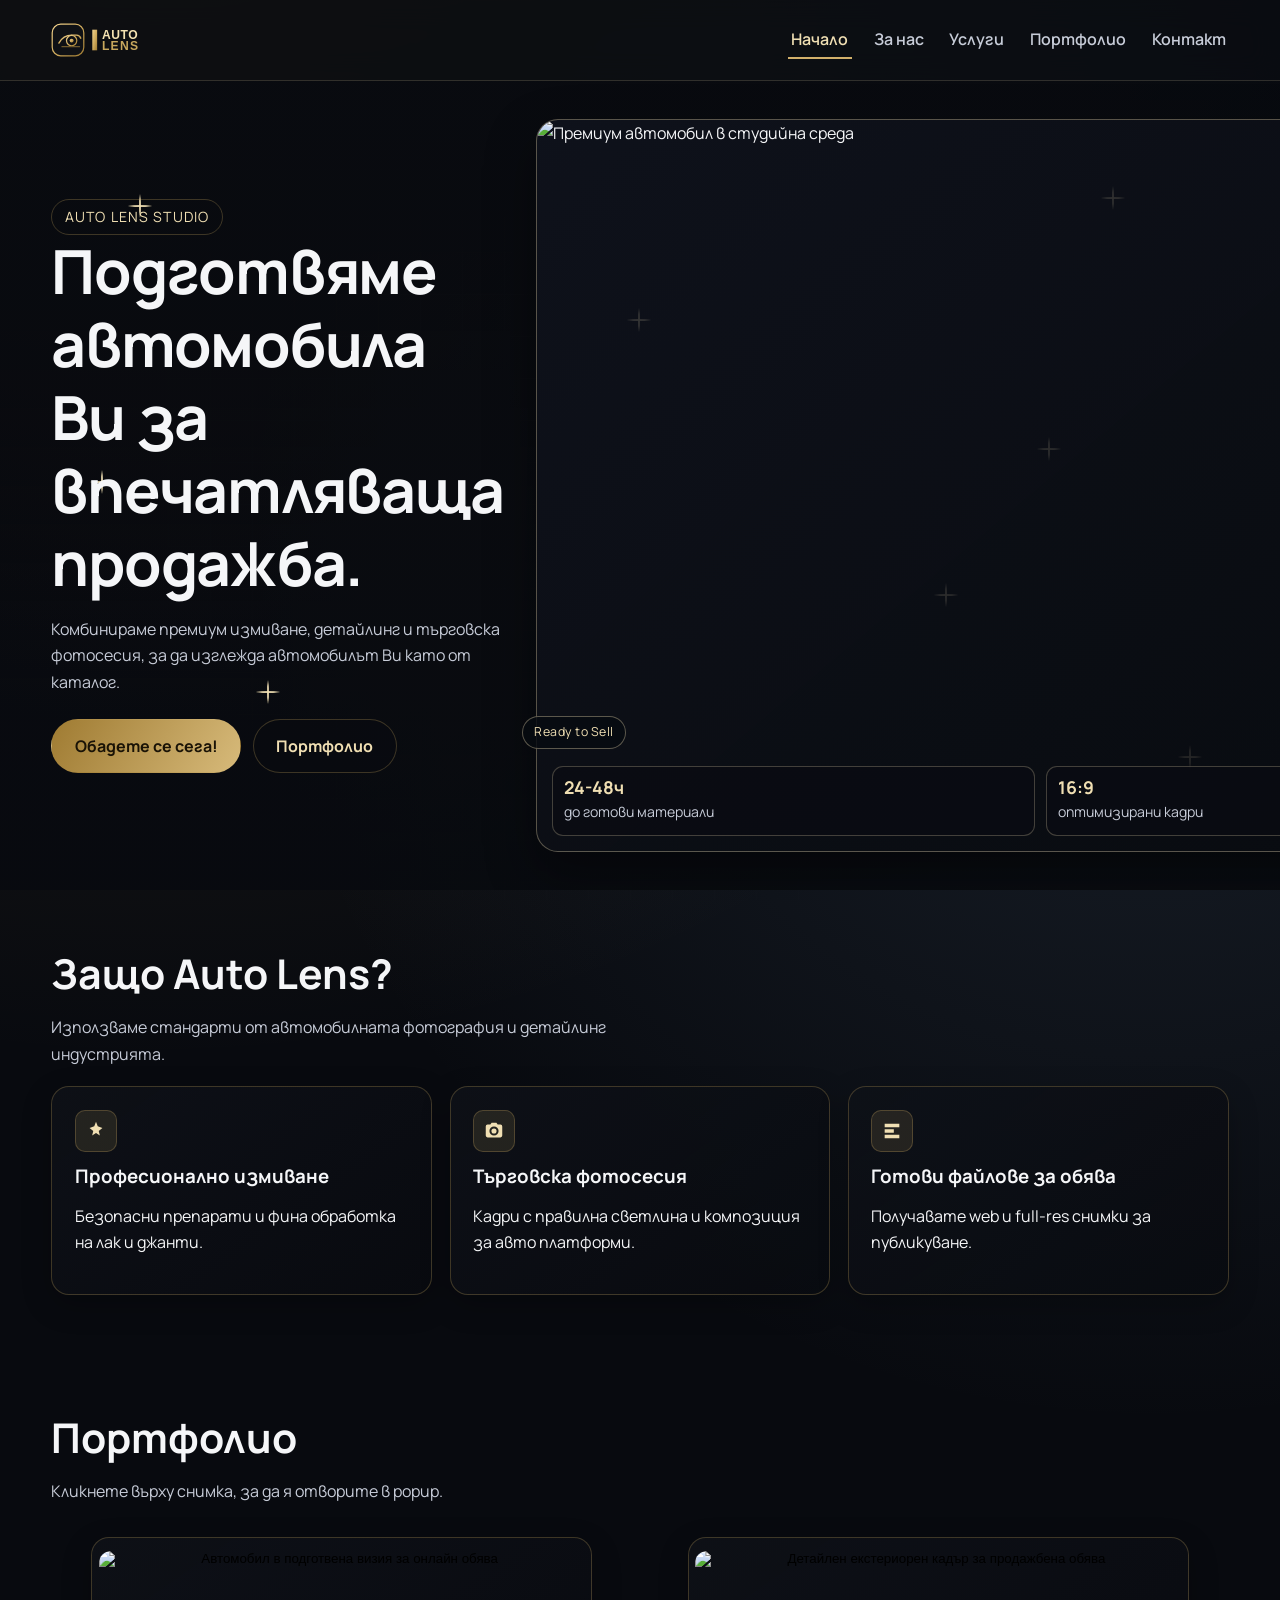
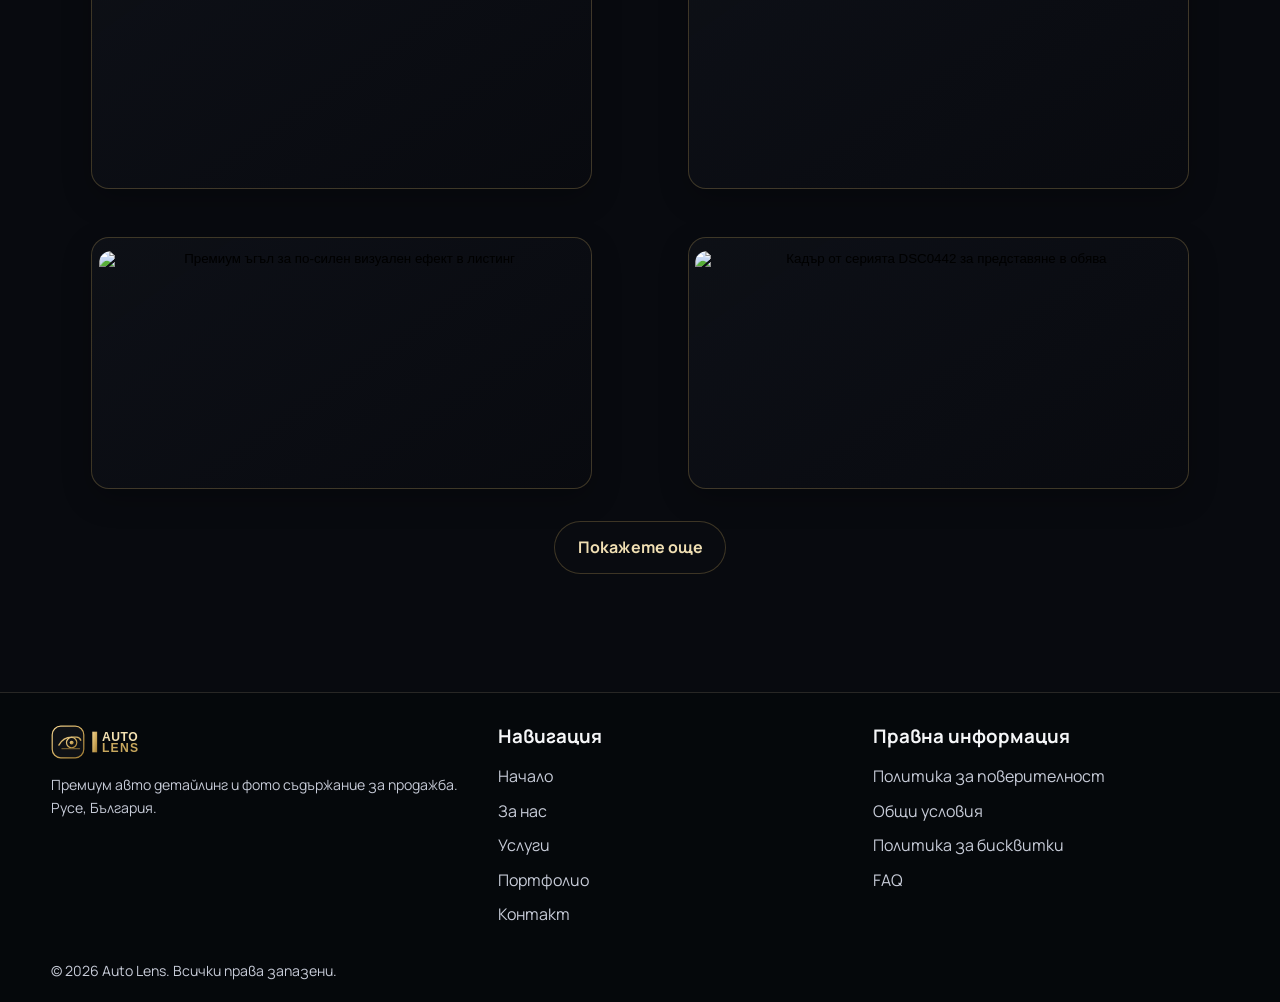
==== commit e6a169e8: "added changes" ====
--- a/index.html
+++ b/index.html
@@ -10,6 +10,10 @@
   <meta property="og:description" content="Измиване + снимки с търговски фокус за по-висока цена и по-бърза продажба.">
   <meta property="og:type" content="website">
   <meta property="og:locale" content="bg_BG">
+  <meta property="og:image" content="https://gerganatsirkovasoftuni.github.io/auto-lens/assets/images/socialshare.png">
+  <meta property="og:image:alt" content="Auto Lens - Премиум авто детайлинг и фотография">
+  <meta name="twitter:card" content="summary_large_image">
+  <meta name="twitter:image" content="https://gerganatsirkovasoftuni.github.io/auto-lens/assets/images/socialshare.png">
   <link rel="icon" type="image/svg+xml" href="assets/images/favicon.svg">
   <link rel="preconnect" href="https://fonts.googleapis.com">
   <link rel="preconnect" href="https://fonts.gstatic.com" crossorigin>
@@ -105,23 +109,23 @@
         <p class="section-intro" data-reveal>Кликнете върху снимка, за да я отворите в popup.</p>
         <div class="gallery-grid" data-gallery style="margin-top:1rem">
           <figure class="gallery-item card" data-reveal>
-            <button class="gallery-open" type="button" data-gallery-open data-full="https://images.unsplash.com/photo-1552519507-da3b142c6e3d?auto=format&fit=crop&w=1800&q=80" data-caption="Премиум седан след детайлинг обработка">
-              <img src="https://images.unsplash.com/photo-1552519507-da3b142c6e3d?auto=format&fit=crop&w=900&q=80" alt="Премиум седан след детайлинг" width="900" height="620" loading="lazy" decoding="async">
+            <button class="gallery-open" type="button" data-gallery-open data-full="assets/images/autolens-auto-detailing-ruse-portfolio-035.jpg" data-caption="Автомобил в подготвена визия за онлайн обява">
+              <img src="assets/images/autolens-auto-detailing-ruse-portfolio-035.jpg" alt="Автомобил в подготвена визия за онлайн обява" width="900" height="620" loading="lazy" decoding="async">
             </button>
           </figure>
           <figure class="gallery-item card" data-reveal>
-            <button class="gallery-open" type="button" data-gallery-open data-full="https://images.unsplash.com/photo-1493238792000-8113da705763?auto=format&fit=crop&w=1800&q=80" data-caption="Спортен автомобил в студийно осветление">
-              <img src="https://images.unsplash.com/photo-1493238792000-8113da705763?auto=format&fit=crop&w=900&q=80" alt="Спортен автомобил в студио" width="900" height="620" loading="lazy" decoding="async">
+            <button class="gallery-open" type="button" data-gallery-open data-full="assets/images/autolens-auto-detailing-ruse-portfolio-041.jpg" data-caption="Детайлен екстериорен кадър за продажбена обява">
+              <img src="assets/images/autolens-auto-detailing-ruse-portfolio-041.jpg" alt="Детайлен екстериорен кадър за продажбена обява" width="900" height="620" loading="lazy" decoding="async">
             </button>
           </figure>
           <figure class="gallery-item card" data-reveal>
-            <button class="gallery-open" type="button" data-gallery-open data-full="https://images.unsplash.com/photo-1502877338535-766e1452684a?auto=format&fit=crop&w=1800&q=80" data-caption="SUV с дълбок блясък на лаковото покритие">
-              <img src="https://images.unsplash.com/photo-1502877338535-766e1452684a?auto=format&fit=crop&w=900&q=80" alt="SUV с обработен екстериор" width="900" height="620" loading="lazy" decoding="async">
+            <button class="gallery-open" type="button" data-gallery-open data-full="assets/images/autolens-auto-detailing-ruse-portfolio-053.jpg" data-caption="Премиум ъгъл за по-силен визуален ефект в листинг">
+              <img src="assets/images/autolens-auto-detailing-ruse-portfolio-053.jpg" alt="Премиум ъгъл за по-силен визуален ефект в листинг" width="900" height="620" loading="lazy" decoding="async">
             </button>
           </figure>
           <figure class="gallery-item card" data-reveal>
-            <button class="gallery-open" type="button" data-gallery-open data-full="https://images.unsplash.com/photo-1503376780353-7e6692767b70?auto=format&fit=crop&w=1800&q=80" data-caption="Бизнес клас автомобил за онлайн обява">
-              <img src="https://images.unsplash.com/photo-1503376780353-7e6692767b70?auto=format&fit=crop&w=900&q=80" alt="Бизнес автомобил за продажба" width="900" height="620" loading="lazy" decoding="async">
+            <button class="gallery-open" type="button" data-gallery-open data-full="assets/images/autolens-auto-detailing-ruse-portfolio-004.jpg" data-caption="Кадър от серията DSC0442 за представяне в обява">
+              <img src="assets/images/autolens-auto-detailing-ruse-portfolio-004.jpg" alt="Кадър от серията DSC0442 за представяне в обява" width="900" height="620" loading="lazy" decoding="async">
             </button>
           </figure>
           <figure class="gallery-item card is-hidden" data-reveal>
@@ -190,3 +194,5 @@
   <script src="assets/js/main.js" defer></script>
 </body>
 </html>
+  <!-- Back to Top button is injected by JS -->
+</html>
--- a/assets/css/styles.css
+++ b/assets/css/styles.css
@@ -1,3 +1,41 @@
+.service-story-row > article.card {
+  display: flex;
+  flex-direction: column;
+  align-items: center;
+  justify-content: center;
+  text-align: center;
+}
+/* Back to Top Button */
+.back-to-top {
+  position: fixed;
+  right: 2vw;
+  bottom: 2.5vw;
+  z-index: 1200;
+  display: none;
+  align-items: center;
+  justify-content: center;
+  width: 48px;
+  height: 48px;
+  border-radius: 50%;
+  background: linear-gradient(120deg, #9f7b32, #d7ba7a);
+  color: #1a1306;
+  font-size: 2rem;
+  border: none;
+  box-shadow: 0 4px 24px rgba(0,0,0,0.18);
+  cursor: pointer;
+  transition: opacity 0.3s, visibility 0.3s, transform 0.2s;
+  opacity: 0;
+  pointer-events: none;
+}
+.back-to-top.visible {
+  display: flex;
+  opacity: 1;
+  pointer-events: auto;
+  transform: translateY(0);
+}
+.back-to-top:active {
+  transform: scale(0.96);
+}
 :root {
   --bg: #080a0f;
   --bg-elevated: #11141b;
@@ -515,6 +553,14 @@
   display: none;
 }
 
+.inner-page-header[data-page="portfolio"] + .section .gallery-item.is-hidden {
+  display: block;
+}
+
+.inner-page-header[data-page="portfolio"] + .section [data-gallery-more] {
+  display: none;
+}
+
 .gallery-open {
   width: 100%;
   border: 0;
@@ -527,7 +573,7 @@
 
 .gallery-open img {
   width: 100%;
-  aspect-ratio: 16 / 9;
+  height: clamp(170px, 18vw, 240px);
   object-fit: cover;
   transition: transform var(--transition), filter var(--transition);
 }
@@ -595,6 +641,13 @@
   border-radius: var(--radius);
   border: 1px solid var(--surface-border);
   background: linear-gradient(110deg, rgba(210, 176, 107, 0.16), rgba(15, 18, 25, 0.9));
+}
+
+.cta-box .btn {
+  display: inline-flex;
+  align-items: center;
+  justify-content: center;
+  text-align: center;
 }
 
 .goal-section {
@@ -1450,8 +1503,7 @@
 
   .gallery-open img {
     width: 100%;
-    height: auto;
-    aspect-ratio: auto;
+    height: clamp(160px, 46vw, 230px);
   }
 
   .gallery-item {
@@ -1473,6 +1525,13 @@
 
   .hero-actions .btn {
     width: 100%;
+    text-align: center;
+  }
+
+  .gallery-grid + div .btn {
+    display: flex;
+    width: 100%;
+    justify-content: center;
     text-align: center;
   }
 
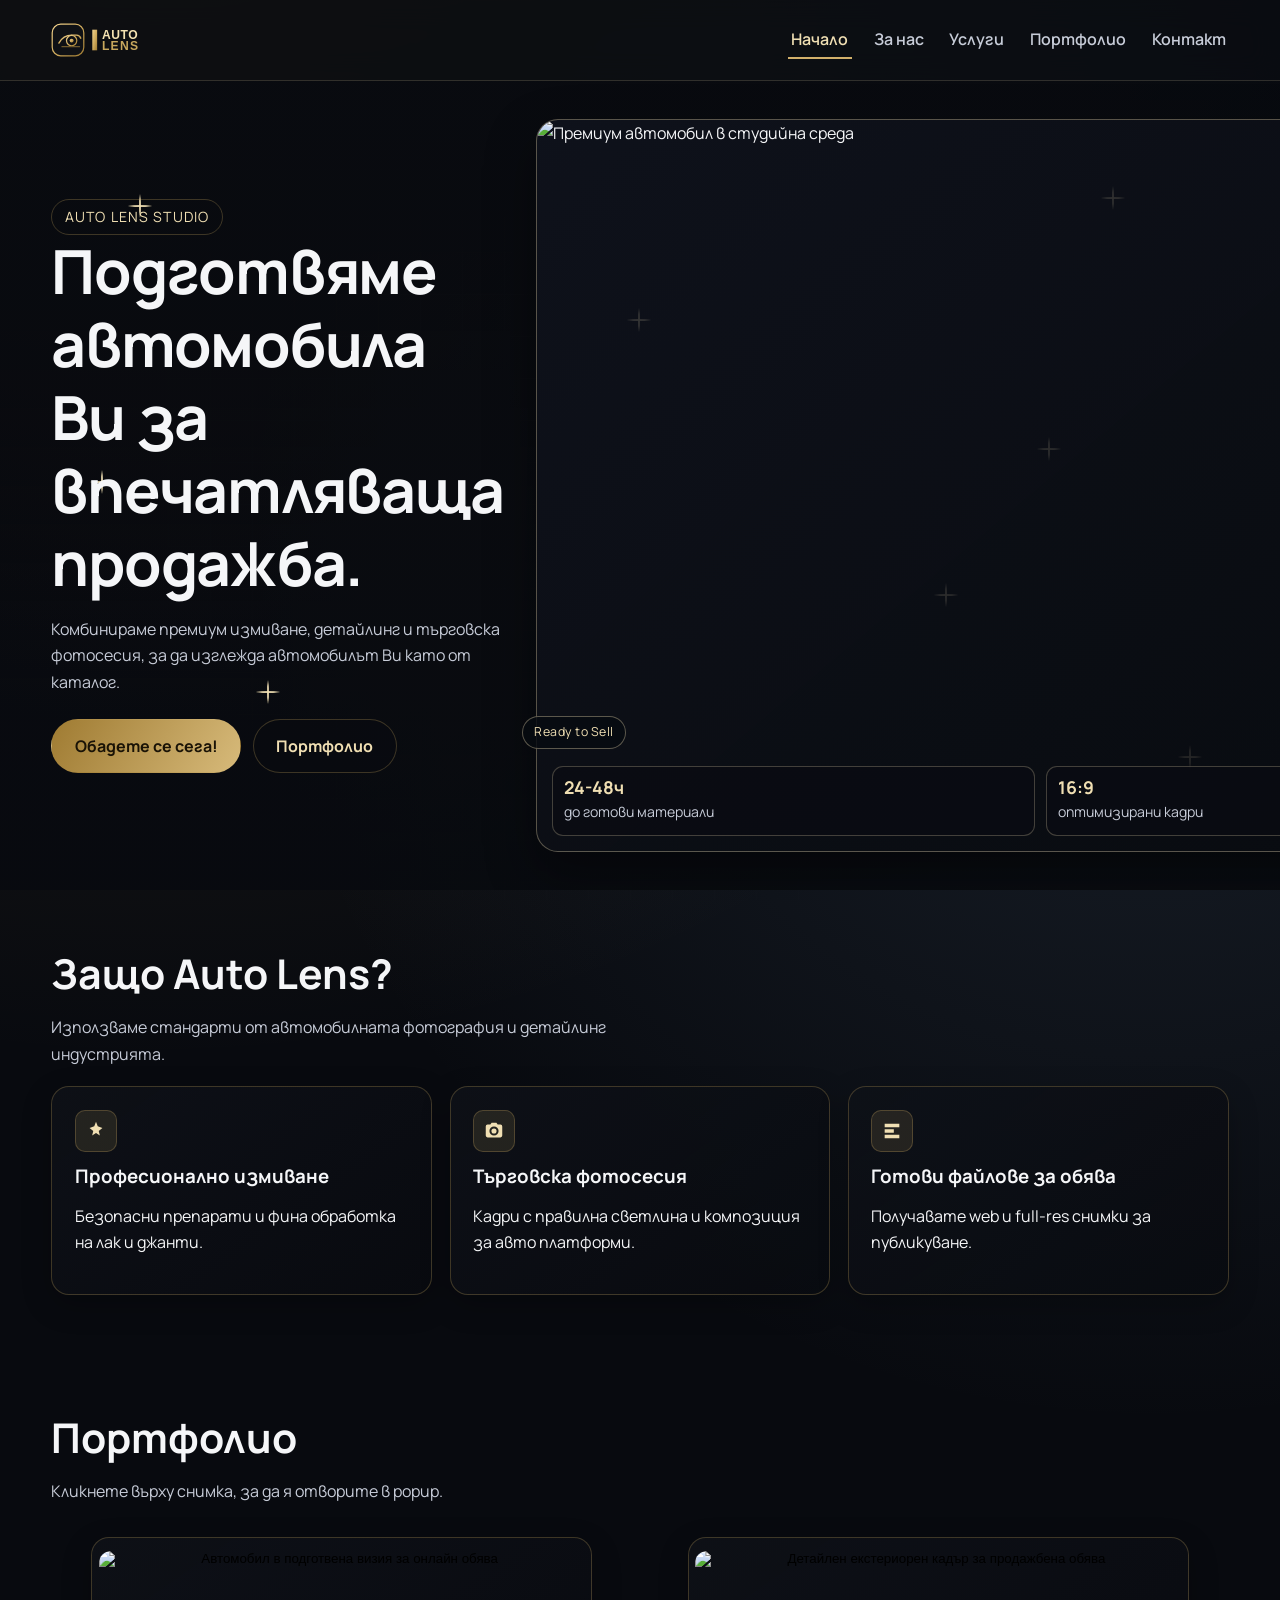
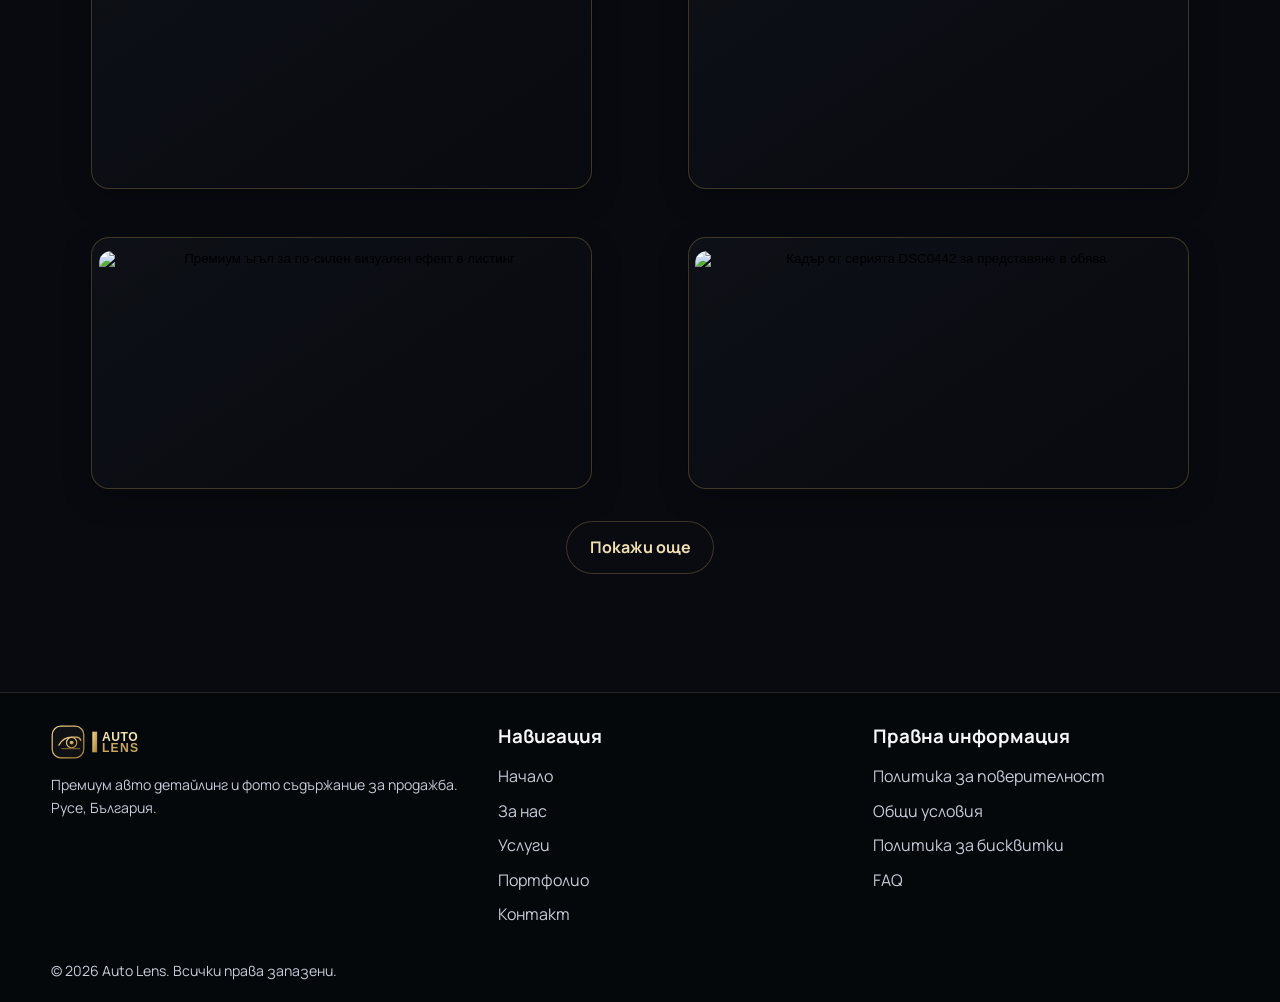
==== commit ad6552ac: "feat: gallery pagination (8 per page) and fix gallery styles" ====
--- a/index.html
+++ b/index.html
@@ -150,7 +150,7 @@
           </figure>
         </div>
         <div style="display:flex;justify-content:center;margin-top:1rem" data-reveal>
-          <a class="btn btn-secondary" href="portfolio.html">Покажете още</a>
+          <a class="btn btn-secondary" href="portfolio.html">Покажи още</a>
         </div>
       </div>
     </section>
--- a/assets/css/styles.css
+++ b/assets/css/styles.css
@@ -554,11 +554,13 @@
 }
 
 .inner-page-header[data-page="portfolio"] + .section .gallery-item.is-hidden {
-  display: block;
+  display: none;
 }
 
 .inner-page-header[data-page="portfolio"] + .section [data-gallery-more] {
-  display: none;
+  display: flex;
+  justify-content: center;
+  margin-top: 1rem;
 }
 
 .gallery-open {
